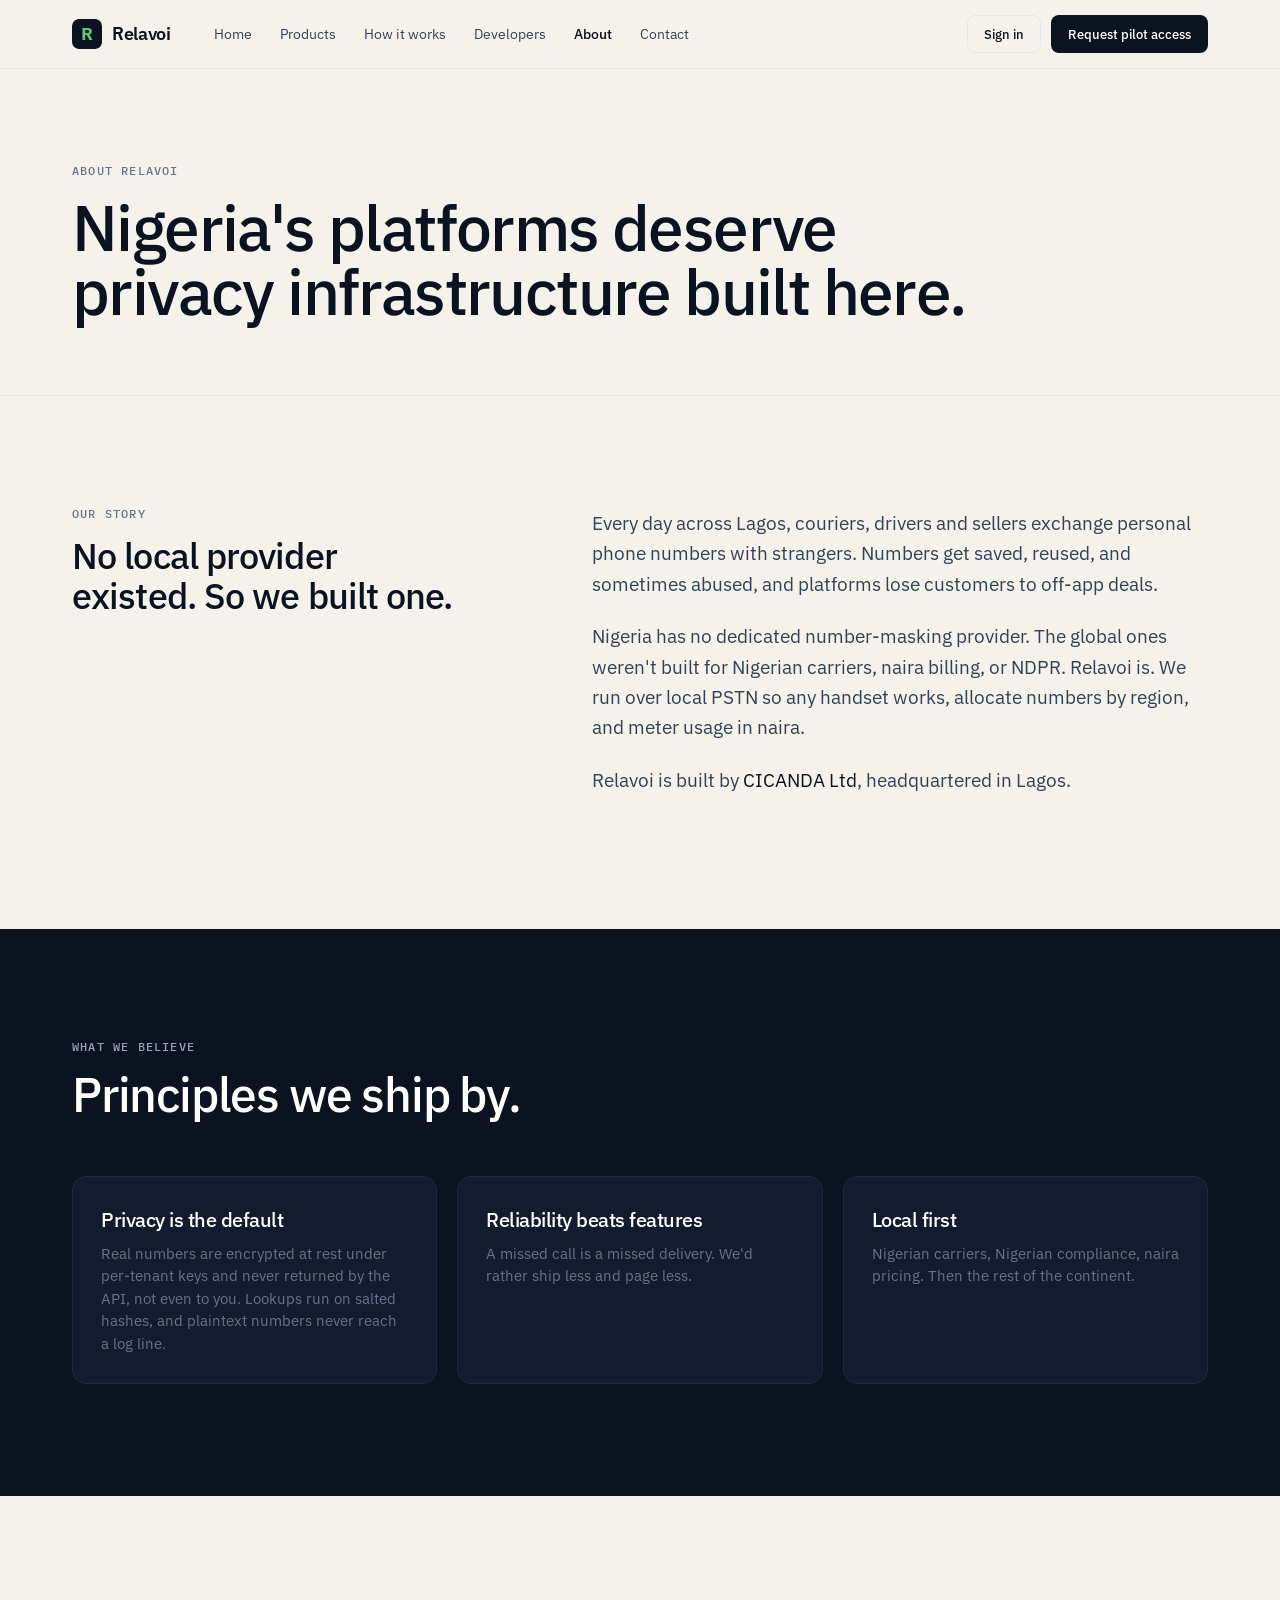
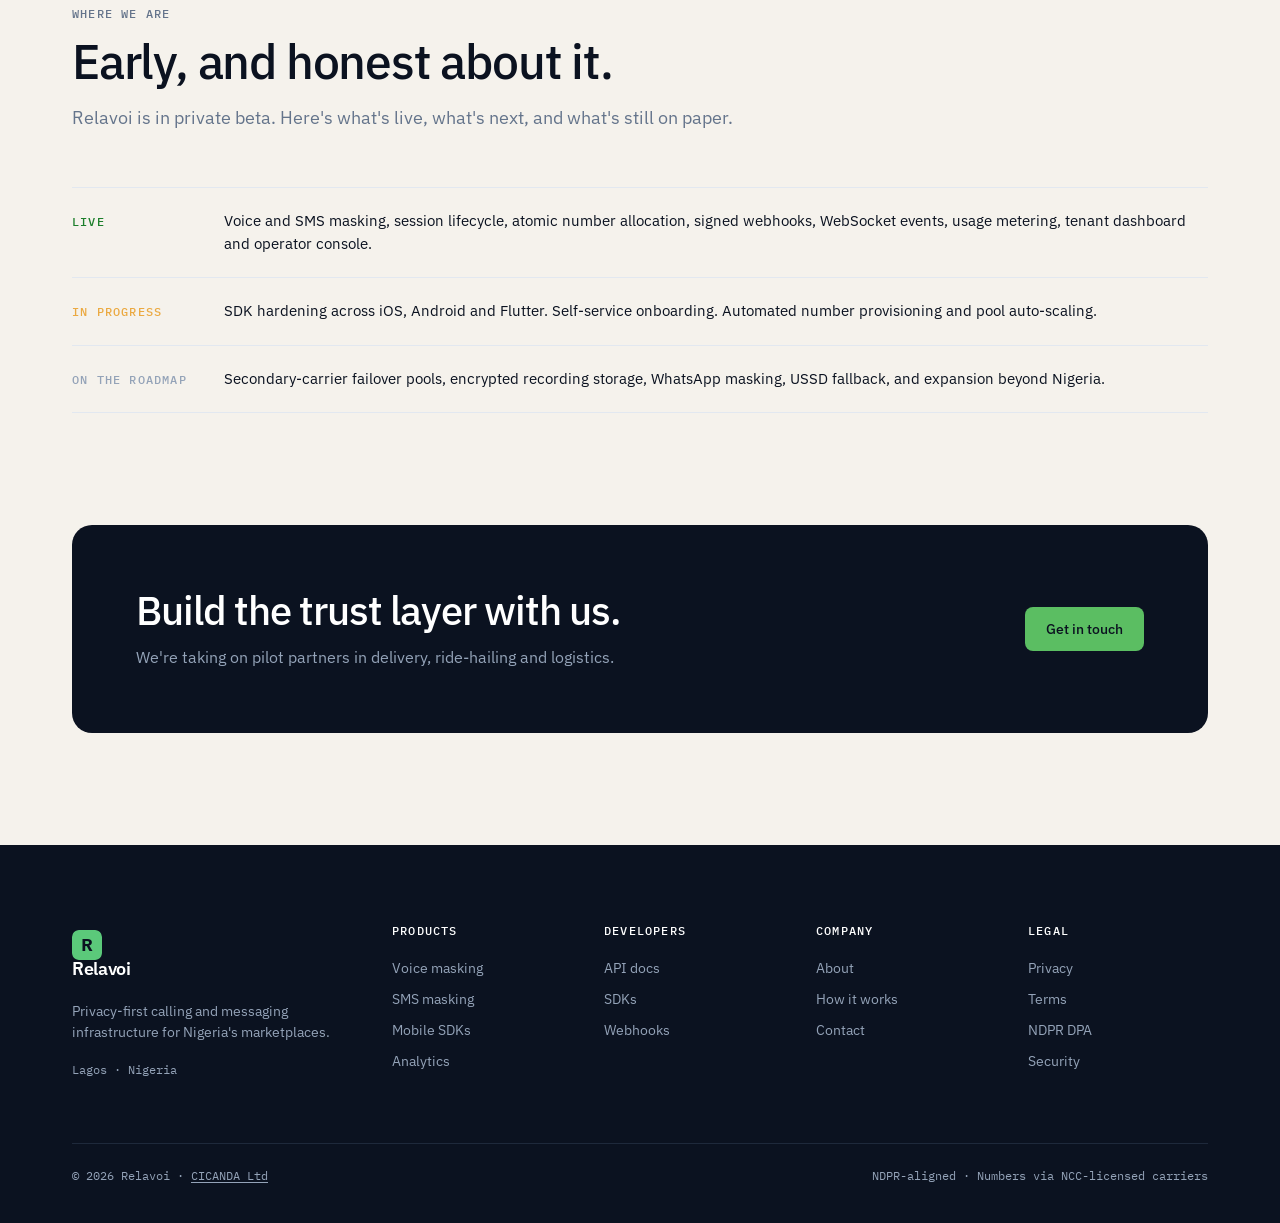
==== about.html @ d5e46eb9 "docs: drop em dashes from README and CLAIMS; link CICANDA, remove the second entity Removes the rema" ====
<!DOCTYPE html>
<html lang="en"><head><meta charset="UTF-8"><meta name="viewport" content="width=device-width,initial-scale=1"><title>About · Relavoi</title>
<link rel="icon" href="favicon.ico" sizes="32x32"><link rel="icon" href="favicon.svg" type="image/svg+xml"><link rel="apple-touch-icon" href="apple-touch-icon.png">
<meta name="description" content="Why Relavoi exists: no dedicated number-masking provider was built for Nigerian carriers, naira billing or NDPR, so we built one.">
<link href="https://fonts.googleapis.com/css2?family=IBM+Plex+Mono:wght@400;500;600&family=IBM+Plex+Sans:wght@400;500;600&display=swap" rel="stylesheet"><link rel="stylesheet" href="site.css">
<style>
.story{display:grid;grid-template-columns:1fr 1.4fr;gap:80px}
.story p{font-size:19px;color:var(--ink-6);margin-bottom:22px;line-height:1.6}
@media(max-width:900px){.story{grid-template-columns:1fr;gap:32px}}
.val h3{margin-top:0}
.road{display:grid;gap:0;border-top:1px solid var(--ink-7)}
.road div{display:grid;grid-template-columns:120px 1fr;gap:32px;padding:22px 0;border-bottom:1px solid var(--ink-7);align-items:baseline}
.road .ph-n{font:500 12px/1 'IBM Plex Mono';letter-spacing:.1em;text-transform:uppercase;color:var(--sig)}
.road p{margin:0;font-size:15px}
@media(max-width:600px){.road div{grid-template-columns:1fr;gap:6px}}
</style></head>
<body data-page="about">
<header class="phero"><div class="wrap"><div class="eyebrow">About Relavoi</div><h1>Nigeria's platforms deserve privacy infrastructure built here.</h1></div></header>
<section><div class="wrap"><div class="story">
<div><div class="eyebrow">Our story</div><h2 style="font-size:36px;line-height:1.1;margin-top:16px">No local provider existed. So we built one.</h2></div>
<div><p>Every day across Lagos, couriers, drivers and sellers exchange personal phone numbers with strangers. Numbers get saved, reused, and sometimes abused, and platforms lose customers to off-app deals.</p><p>Nigeria has no dedicated number-masking provider. The global ones weren't built for Nigerian carriers, naira billing, or NDPR. Relavoi is. We run over local PSTN so any handset works, allocate numbers by region, and meter usage in naira.</p><p>Relavoi is built by <a href="https://cicanda.com" target="_blank" rel="noopener">CICANDA Ltd</a>, headquartered in Lagos.</p></div>
</div></div></section>
<section class="dark"><div class="wrap">
<div class="sec-head"><div class="eyebrow">What we believe</div><h2>Principles we ship by.</h2></div>
<div class="grid g3">
<div class="card val"><h3>Privacy is the default</h3><p>Real numbers are encrypted at rest under per-tenant keys and never returned by the API, not even to you. Lookups run on salted hashes, and plaintext numbers never reach a log line.</p></div>
<div class="card val"><h3>Reliability beats features</h3><p>A missed call is a missed delivery. We'd rather ship less and page less.</p></div>
<div class="card val"><h3>Local first</h3><p>Nigerian carriers, Nigerian compliance, naira pricing. Then the rest of the continent.</p></div>
</div>
</div></section>
<section><div class="wrap">
<div class="sec-head"><div class="eyebrow">Where we are</div><h2>Early, and honest about it.</h2><p>Relavoi is in private beta. Here's what's live, what's next, and what's still on paper.</p></div>
<div class="road" style="border-color:var(--ink-2)">
<div style="border-color:var(--ink-2)"><span class="ph-n" style="color:var(--sig-6)">Live</span><p>Voice and SMS masking, session lifecycle, atomic number allocation, signed webhooks, WebSocket events, usage metering, tenant dashboard and operator console.</p></div>
<div style="border-color:var(--ink-2)"><span class="ph-n" style="color:var(--amber)">In progress</span><p>SDK hardening across iOS, Android and Flutter. Self-service onboarding. Automated number provisioning and pool auto-scaling.</p></div>
<div style="border-color:var(--ink-2)"><span class="ph-n" style="color:var(--ink-4)">On the roadmap</span><p>Secondary-carrier failover pools, encrypted recording storage, WhatsApp masking, USSD fallback, and expansion beyond Nigeria.</p></div>
</div>
</div></section>
<section style="padding-top:0"><div class="wrap"><div class="cta-band"><div><h2>Build the trust layer with us.</h2><p>We're taking on pilot partners in delivery, ride-hailing and logistics.</p></div><a href="contact.html" class="btn btn-g">Get in touch</a></div></div></section>
<script src="site.js"></script>
</body></html>
---- site.css ----
:root{--ink:#0B1220;--ink-8:#131C2E;--ink-7:#1E293B;--ink-6:#334155;--ink-5:#64748B;--ink-4:#94A3B8;--ink-2:#E2E8F0;--ink-1:#EEF2F7;--bone:#F5F2EC;--bone-5:#FAF8F3;--paper:#fff;--sig:oklch(0.72 0.16 145);--sig-6:oklch(0.52 0.15 145);--sig-1:oklch(0.95 0.04 145);--amber:oklch(0.78 0.14 75);--terra:oklch(0.65 0.16 35)}
*{box-sizing:border-box}html,body{margin:0}
body{font-family:'IBM Plex Sans',system-ui,sans-serif;color:var(--ink);background:var(--bone);-webkit-font-smoothing:antialiased;line-height:1.5}
a{color:var(--ink);text-decoration:none}a:hover{color:var(--sig-6)}
.mono{font-family:'IBM Plex Mono',monospace}
.wrap{max-width:1200px;margin:0 auto;padding:0 32px}
h1,h2,h3{margin:0;letter-spacing:-0.025em;font-weight:500;text-wrap:balance}
p{margin:0;text-wrap:pretty}
.eyebrow{font:500 12px/1 'IBM Plex Mono';letter-spacing:.1em;text-transform:uppercase;color:var(--ink-5)}
.dark .eyebrow{color:var(--ink-4)}
.btn{display:inline-flex;align-items:center;gap:8px;height:44px;padding:0 20px;border-radius:8px;font:500 14px/1 'IBM Plex Sans';border:1px solid transparent;cursor:pointer;white-space:nowrap}
.btn-p{background:var(--ink);color:#fff}.btn-p:hover{background:var(--ink-7);color:#fff}
.btn-s{background:transparent;border-color:var(--ink-2);color:var(--ink)}.btn-s:hover{border-color:var(--ink);color:var(--ink)}
.btn-g{background:var(--sig);color:var(--ink)}.btn-g:hover{background:oklch(0.78 0.16 145);color:var(--ink)}
.dark .btn-s{border-color:var(--ink-6);color:#fff}.dark .btn-s:hover{border-color:#fff;color:#fff}
/* nav */
.nav{position:sticky;top:0;z-index:50;background:rgba(245,242,236,.88);backdrop-filter:blur(12px);border-bottom:1px solid var(--ink-2)}
.nav .wrap{display:flex;align-items:center;gap:32px;height:68px}
.logo{display:flex;align-items:center;gap:10px;font:600 18px/1 'IBM Plex Sans';letter-spacing:-.02em}
.logo .mark{width:30px;height:30px;border-radius:7px;display:block;flex:0 0 auto}
.nav-links{display:flex;gap:4px;flex:1}
.nav-links a{padding:8px 12px;border-radius:6px;font-size:14px;color:var(--ink-6)}
.nav-links a:hover{background:var(--ink-1);color:var(--ink)}
.nav-links a.on{color:var(--ink);font-weight:500}
.nav-cta{display:flex;gap:10px;align-items:center}
.nav-cta .btn{height:38px;padding:0 16px;font-size:13px}
@media(max-width:900px){.nav-links{display:none}}
/* sections */
section{padding:112px 0}
.dark{background:var(--ink);color:#fff}
.dark p{color:var(--ink-4)}
.sec-head{max-width:720px;margin-bottom:56px}
.sec-head h2{font-size:48px;line-height:1.05;margin-top:16px}
.sec-head p{font-size:18px;color:var(--ink-5);margin-top:18px}
.grid{display:grid;gap:20px}
.g2{grid-template-columns:repeat(2,minmax(0,1fr))}.g3{grid-template-columns:repeat(3,minmax(0,1fr))}.g4{grid-template-columns:repeat(4,minmax(0,1fr))}
@media(max-width:900px){.g2,.g3,.g4{grid-template-columns:1fr}.sec-head h2{font-size:36px}}
.card{background:var(--paper);border:1px solid var(--ink-2);border-radius:14px;padding:28px}
.dark .card{background:var(--ink-8);border-color:var(--ink-7)}
.card h3{font-size:20px;margin:18px 0 8px}
.card p{color:var(--ink-5);font-size:15px}
.ico{width:40px;height:40px;border-radius:9px;background:var(--bone);display:grid;place-items:center}
.dark .ico{background:var(--ink-7);color:var(--sig)}
.pill{display:inline-flex;align-items:center;gap:8px;height:28px;padding:0 12px;border-radius:999px;font:500 12px/1 'IBM Plex Mono';background:var(--sig-1);color:var(--sig-6)}
.dot{width:7px;height:7px;border-radius:9px;background:currentColor;position:relative}
.dot::after{content:'';position:absolute;inset:-3px;border-radius:9px;background:currentColor;opacity:.35;animation:p 1.6s ease-out infinite}
@keyframes p{0%{transform:scale(.6);opacity:.5}100%{transform:scale(2.2);opacity:0}}
/* page hero */
.phero{padding:96px 0 72px;border-bottom:1px solid var(--ink-2)}
.phero h1{font-size:64px;line-height:1;margin-top:18px;max-width:900px}
.phero p{font-size:20px;color:var(--ink-5);margin-top:22px;max-width:680px}
@media(max-width:900px){.phero h1{font-size:42px}}
.code{background:var(--ink);color:#E2E8F0;border-radius:12px;font:400 13px/1.75 'IBM Plex Mono';padding:22px 24px;overflow-x:auto;white-space:pre;border:1px solid var(--ink-7)}
.code .k{color:oklch(0.78 0.12 220)}.code .s{color:oklch(0.8 0.14 145)}.code .c{color:var(--ink-5)}
.ph{border:1px dashed var(--ink-4);border-radius:14px;background:repeating-linear-gradient(135deg,transparent 0 8px,rgba(11,18,32,.03) 8px 9px);display:grid;place-items:center;color:var(--ink-5);font:500 11px/1.4 'IBM Plex Mono';letter-spacing:.08em;text-transform:uppercase;text-align:center;padding:20px}
.input{width:100%;height:46px;padding:0 14px;border:1px solid var(--ink-2);border-radius:8px;font:400 15px 'IBM Plex Sans';background:#fff;color:var(--ink)}
textarea.input{height:140px;padding:12px 14px;resize:vertical}
.input:focus{outline:none;border-color:var(--ink)}
label.l{display:block;font-size:13px;font-weight:500;margin-bottom:6px;color:var(--ink-6)}
/* footer */
.foot{background:var(--ink);color:var(--ink-4);padding:80px 0 40px;font-size:14px}
.foot .cols{display:grid;grid-template-columns:1.6fr repeat(4,1fr);gap:32px}
.foot h4{margin:0 0 16px;font:500 12px/1 'IBM Plex Mono';letter-spacing:.1em;text-transform:uppercase;color:#fff}
.foot a{color:var(--ink-4);display:block;padding:5px 0}.foot a:hover{color:#fff}
.foot .bot a{display:inline;padding:0;text-decoration:underline;text-underline-offset:2px}
.foot .logo{color:#fff}
.foot .bot{margin-top:64px;padding-top:24px;border-top:1px solid var(--ink-7);display:flex;justify-content:space-between;font:400 12px 'IBM Plex Mono';flex-wrap:wrap;gap:12px}
@media(max-width:900px){.foot .cols{grid-template-columns:1fr 1fr}}
.cta-band{background:var(--ink);color:#fff;border-radius:20px;padding:64px;display:flex;justify-content:space-between;align-items:center;gap:32px;flex-wrap:wrap}
.cta-band h2{font-size:40px;line-height:1.05;max-width:560px}
.cta-band p{color:var(--ink-4);margin-top:14px;max-width:520px}
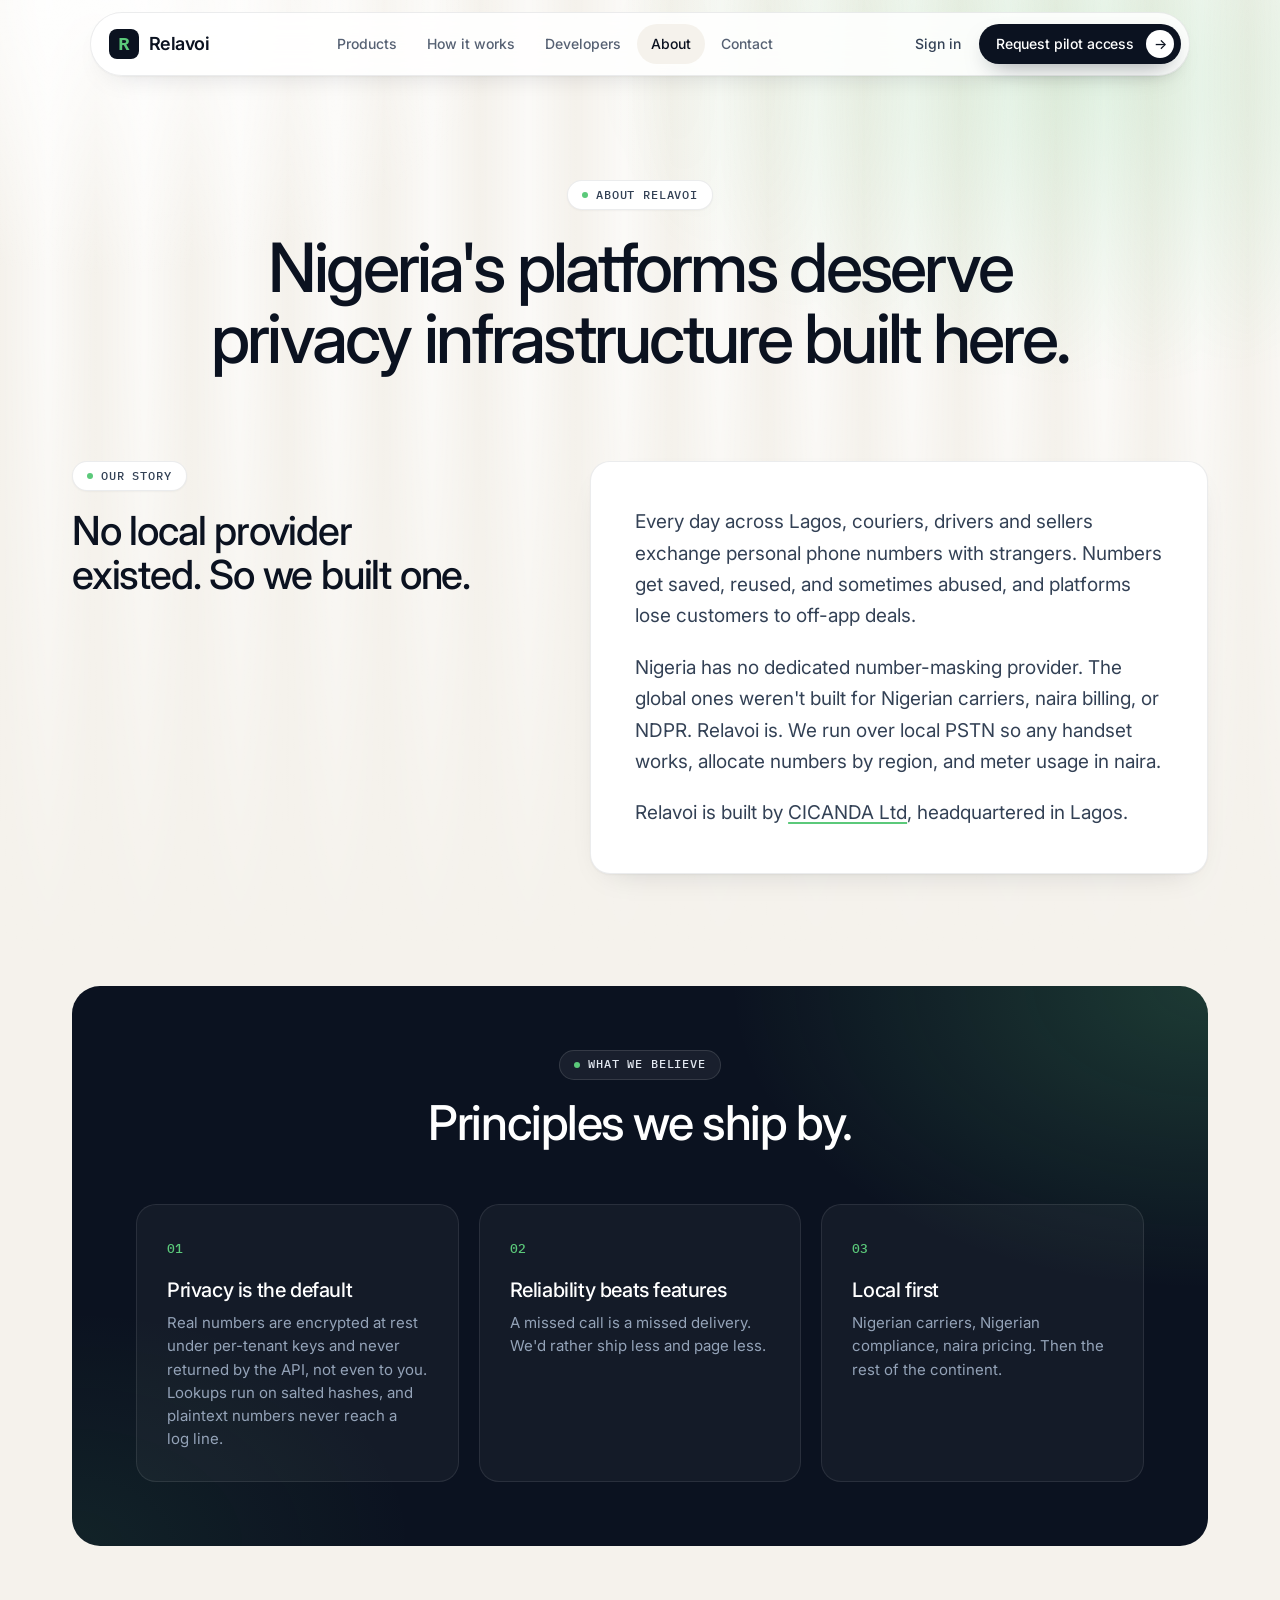
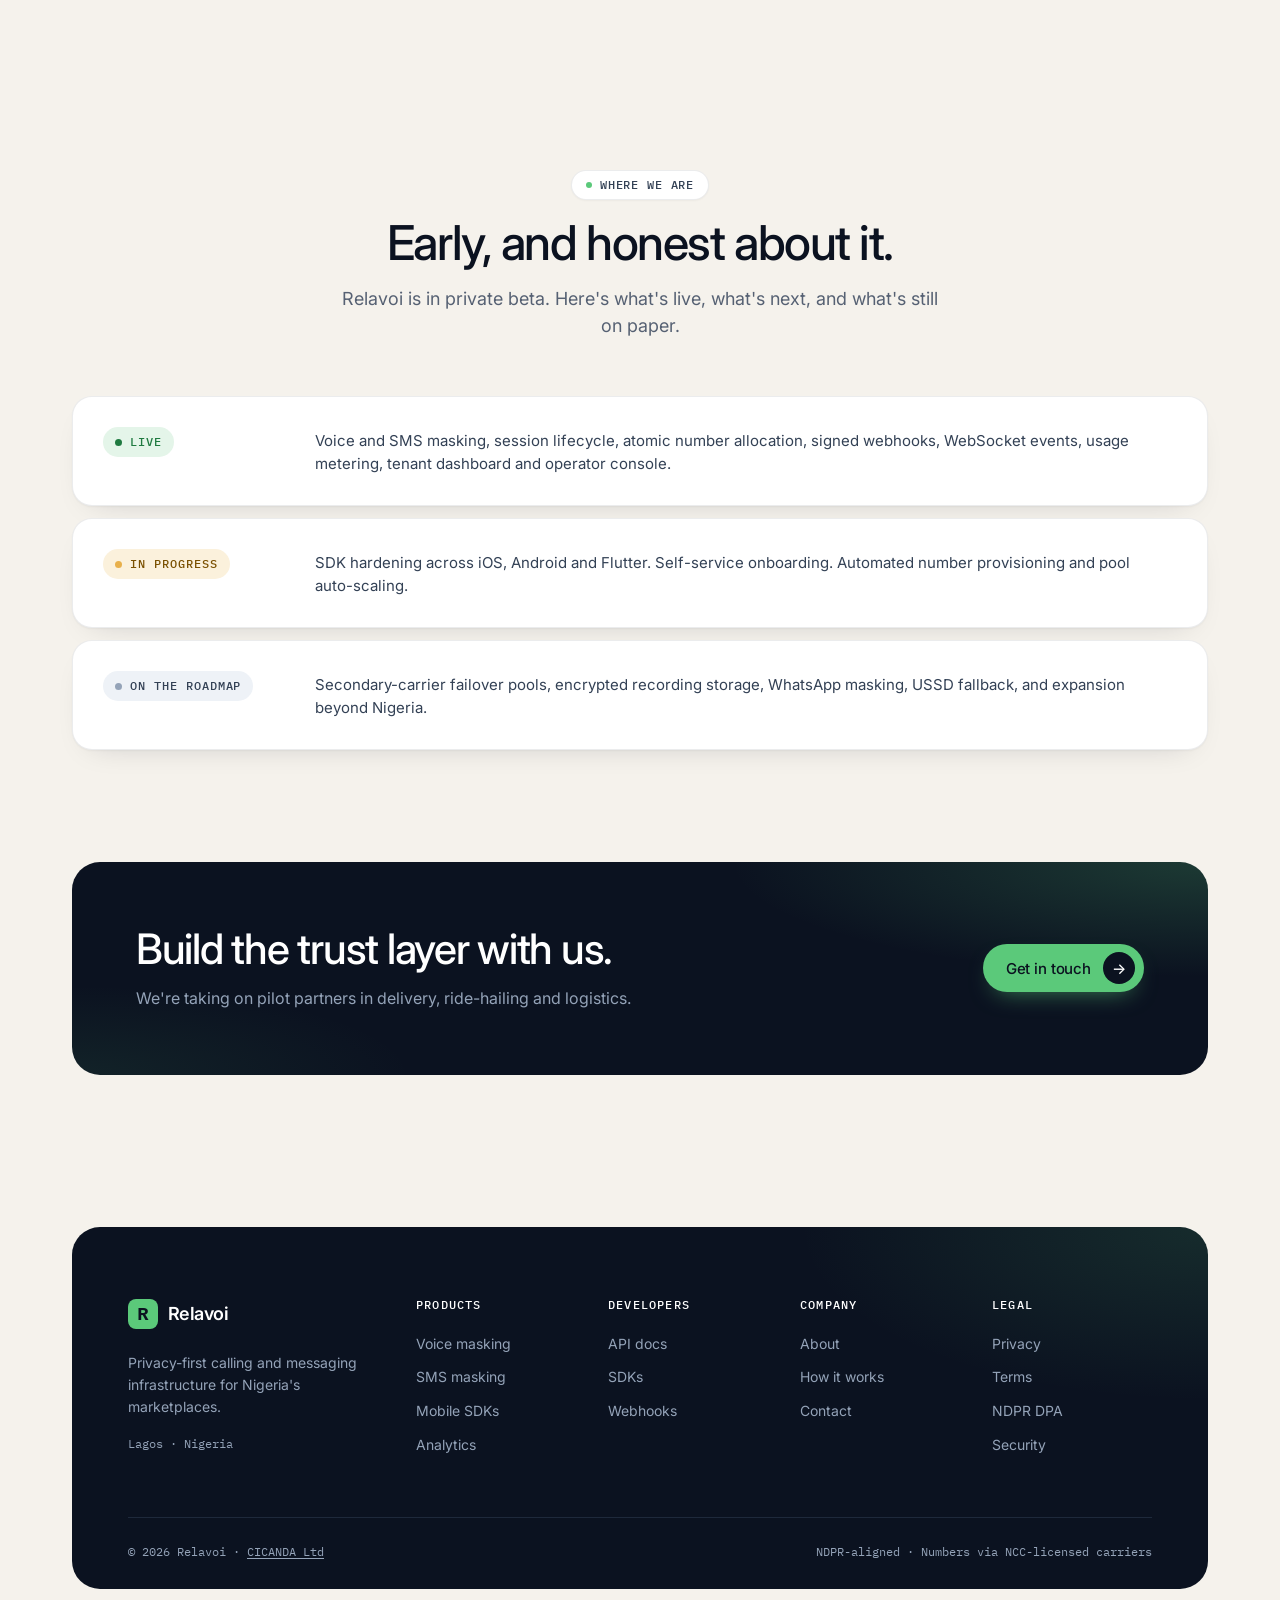
==== commit d879a440: "Fix: Ui overhaul and responsiveness" ====
--- a/about.html
+++ b/about.html
@@ -2,40 +2,52 @@
 <html lang="en"><head><meta charset="UTF-8"><meta name="viewport" content="width=device-width,initial-scale=1"><title>About · Relavoi</title>
 <link rel="icon" href="favicon.ico" sizes="32x32"><link rel="icon" href="favicon.svg" type="image/svg+xml"><link rel="apple-touch-icon" href="apple-touch-icon.png">
 <meta name="description" content="Why Relavoi exists: no dedicated number-masking provider was built for Nigerian carriers, naira billing or NDPR, so we built one.">
-<link href="https://fonts.googleapis.com/css2?family=IBM+Plex+Mono:wght@400;500;600&family=IBM+Plex+Sans:wght@400;500;600&display=swap" rel="stylesheet"><link rel="stylesheet" href="site.css">
+<link rel="preconnect" href="https://fonts.googleapis.com"><link rel="preconnect" href="https://fonts.gstatic.com" crossorigin><link href="https://fonts.googleapis.com/css2?family=Inter:wght@400..600&family=IBM+Plex+Mono:wght@400;500&display=swap" rel="stylesheet"><link rel="stylesheet" href="site.css">
 <style>
-.story{display:grid;grid-template-columns:1fr 1.4fr;gap:80px}
-.story p{font-size:19px;color:var(--ink-6);margin-bottom:22px;line-height:1.6}
-@media(max-width:900px){.story{grid-template-columns:1fr;gap:32px}}
-.val h3{margin-top:0}
-.road{display:grid;gap:0;border-top:1px solid var(--ink-7)}
-.road div{display:grid;grid-template-columns:120px 1fr;gap:32px;padding:22px 0;border-bottom:1px solid var(--ink-7);align-items:baseline}
-.road .ph-n{font:500 12px/1 'IBM Plex Mono';letter-spacing:.1em;text-transform:uppercase;color:var(--sig)}
-.road p{margin:0;font-size:15px}
-@media(max-width:600px){.road div{grid-template-columns:1fr;gap:6px}}
+.story{display:grid;grid-template-columns:minmax(0,1fr) minmax(0,1.4fr);gap:clamp(32px,6vw,80px);align-items:start}
+.story h2{font-size:clamp(28px,3.4vw,40px);line-height:1.1;margin-top:18px}
+.story-body{padding:clamp(24px,4vw,44px)}
+.story-body p{font-size:clamp(16px,1.7vw,19px);color:var(--ink-6);line-height:1.65}
+.story-body p+p{margin-top:20px}
+.vals{counter-reset:v}
+.val{counter-increment:v}
+.val::before{content:counter(v,decimal-leading-zero);font:500 13px/1 var(--mono);color:var(--sig)}
+.val h3{margin-top:18px}
+.road{display:grid;gap:12px}
+.road .card{display:grid;grid-template-columns:180px minmax(0,1fr);gap:32px;align-items:baseline}
+.road p{color:var(--ink-6);font-size:15px}
+.status{display:inline-flex;align-items:center;gap:8px;min-height:30px;padding:6px 12px;border-radius:999px;font:500 12px/1.2 var(--mono);letter-spacing:.08em;text-transform:uppercase;justify-self:start}
+.status::before{content:"";width:7px;height:7px;border-radius:50%;background:currentColor}
+.status.live{background:var(--sig-1);color:var(--sig-6)}
+.status.prog{background:var(--amber-1);color:var(--amber-6)}
+.status.prog::before{background:var(--amber)}
+.status.next{background:var(--ink-1);color:var(--ink-6)}
+.status.next::before{background:var(--ink-4)}
+@media(max-width:1024px){.story{grid-template-columns:minmax(0,1fr)}}
+@media(max-width:640px){.road .card{grid-template-columns:minmax(0,1fr);gap:12px}}
 </style></head>
 <body data-page="about">
-<header class="phero"><div class="wrap"><div class="eyebrow">About Relavoi</div><h1>Nigeria's platforms deserve privacy infrastructure built here.</h1></div></header>
-<section><div class="wrap"><div class="story">
-<div><div class="eyebrow">Our story</div><h2 style="font-size:36px;line-height:1.1;margin-top:16px">No local provider existed. So we built one.</h2></div>
-<div><p>Every day across Lagos, couriers, drivers and sellers exchange personal phone numbers with strangers. Numbers get saved, reused, and sometimes abused, and platforms lose customers to off-app deals.</p><p>Nigeria has no dedicated number-masking provider. The global ones weren't built for Nigerian carriers, naira billing, or NDPR. Relavoi is. We run over local PSTN so any handset works, allocate numbers by region, and meter usage in naira.</p><p>Relavoi is built by <a href="https://cicanda.com" target="_blank" rel="noopener">CICANDA Ltd</a>, headquartered in Lagos.</p></div>
+<header class="phero"><div class="wrap"><div class="chip">About Relavoi</div><h1>Nigeria's platforms deserve privacy infrastructure built here.</h1></div></header>
+<section style="padding-top:clamp(32px,5vw,56px)"><div class="wrap"><div class="story">
+<div><div class="chip">Our story</div><h2>No local provider existed. So we built one.</h2></div>
+<div class="card story-body"><p>Every day across Lagos, couriers, drivers and sellers exchange personal phone numbers with strangers. Numbers get saved, reused, and sometimes abused, and platforms lose customers to off-app deals.</p><p>Nigeria has no dedicated number-masking provider. The global ones weren't built for Nigerian carriers, naira billing, or NDPR. Relavoi is. We run over local PSTN so any handset works, allocate numbers by region, and meter usage in naira.</p><p>Relavoi is built by <a href="https://cicanda.com" target="_blank" rel="noopener">CICANDA Ltd</a>, headquartered in Lagos.</p></div>
 </div></div></section>
-<section class="dark"><div class="wrap">
-<div class="sec-head"><div class="eyebrow">What we believe</div><h2>Principles we ship by.</h2></div>
-<div class="grid g3">
+<section class="pt0"><div class="wrap"><div class="panel-dark">
+<div class="sec-head"><div class="chip">What we believe</div><h2>Principles we ship by.</h2></div>
+<div class="grid g3 vals">
 <div class="card val"><h3>Privacy is the default</h3><p>Real numbers are encrypted at rest under per-tenant keys and never returned by the API, not even to you. Lookups run on salted hashes, and plaintext numbers never reach a log line.</p></div>
 <div class="card val"><h3>Reliability beats features</h3><p>A missed call is a missed delivery. We'd rather ship less and page less.</p></div>
 <div class="card val"><h3>Local first</h3><p>Nigerian carriers, Nigerian compliance, naira pricing. Then the rest of the continent.</p></div>
 </div>
-</div></section>
+</div></div></section>
 <section><div class="wrap">
-<div class="sec-head"><div class="eyebrow">Where we are</div><h2>Early, and honest about it.</h2><p>Relavoi is in private beta. Here's what's live, what's next, and what's still on paper.</p></div>
-<div class="road" style="border-color:var(--ink-2)">
-<div style="border-color:var(--ink-2)"><span class="ph-n" style="color:var(--sig-6)">Live</span><p>Voice and SMS masking, session lifecycle, atomic number allocation, signed webhooks, WebSocket events, usage metering, tenant dashboard and operator console.</p></div>
-<div style="border-color:var(--ink-2)"><span class="ph-n" style="color:var(--amber)">In progress</span><p>SDK hardening across iOS, Android and Flutter. Self-service onboarding. Automated number provisioning and pool auto-scaling.</p></div>
-<div style="border-color:var(--ink-2)"><span class="ph-n" style="color:var(--ink-4)">On the roadmap</span><p>Secondary-carrier failover pools, encrypted recording storage, WhatsApp masking, USSD fallback, and expansion beyond Nigeria.</p></div>
+<div class="sec-head"><div class="chip">Where we are</div><h2>Early, and honest about it.</h2><p>Relavoi is in private beta. Here's what's live, what's next, and what's still on paper.</p></div>
+<div class="road">
+<div class="card"><span class="status live">Live</span><p>Voice and SMS masking, session lifecycle, atomic number allocation, signed webhooks, WebSocket events, usage metering, tenant dashboard and operator console.</p></div>
+<div class="card"><span class="status prog">In progress</span><p>SDK hardening across iOS, Android and Flutter. Self-service onboarding. Automated number provisioning and pool auto-scaling.</p></div>
+<div class="card"><span class="status next">On the roadmap</span><p>Secondary-carrier failover pools, encrypted recording storage, WhatsApp masking, USSD fallback, and expansion beyond Nigeria.</p></div>
 </div>
 </div></section>
-<section style="padding-top:0"><div class="wrap"><div class="cta-band"><div><h2>Build the trust layer with us.</h2><p>We're taking on pilot partners in delivery, ride-hailing and logistics.</p></div><a href="contact.html" class="btn btn-g">Get in touch</a></div></div></section>
+<section class="pt0"><div class="wrap"><div class="panel-dark cta-band"><div><h2>Build the trust layer with us.</h2><p>We're taking on pilot partners in delivery, ride-hailing and logistics.</p></div><div class="btn-row"><a href="contact.html" class="btn btn-g">Get in touch<span class="arr" aria-hidden="true"></span></a></div></div></div></section>
 <script src="site.js"></script>
 </body></html>
--- a/site.css
+++ b/site.css
@@ -1,71 +1,225 @@
-:root{--ink:#0B1220;--ink-8:#131C2E;--ink-7:#1E293B;--ink-6:#334155;--ink-5:#64748B;--ink-4:#94A3B8;--ink-2:#E2E8F0;--ink-1:#EEF2F7;--bone:#F5F2EC;--bone-5:#FAF8F3;--paper:#fff;--sig:oklch(0.72 0.16 145);--sig-6:oklch(0.52 0.15 145);--sig-1:oklch(0.95 0.04 145);--amber:oklch(0.78 0.14 75);--terra:oklch(0.65 0.16 35)}
-*{box-sizing:border-box}html,body{margin:0}
-body{font-family:'IBM Plex Sans',system-ui,sans-serif;color:var(--ink);background:var(--bone);-webkit-font-smoothing:antialiased;line-height:1.5}
-a{color:var(--ink);text-decoration:none}a:hover{color:var(--sig-6)}
-.mono{font-family:'IBM Plex Mono',monospace}
+:root{
+--ink:#0B1220;--ink-8:#131C2E;--ink-7:#1E293B;--ink-6:#334155;--ink-5:#566173;--ink-4:#94A3B8;--ink-3:#7A8496;--ink-2:#E2E8F0;--ink-1:#EEF2F7;
+--bone:#F5F2EC;--bone-5:#FAF8F3;--paper:#fff;
+--sig:#5BC97A;--sig-6:#1F7A40;--sig-1:#E4F5E9;--sig-2:#C9EBD3;
+--amber:#E8B04B;--amber-1:#FBF1DC;--amber-6:#7A5000;--terra:#E5765A;
+--line:rgba(11,18,32,.08);--line-2:rgba(11,18,32,.16);
+--sh-1:0 1px 2px rgba(11,18,32,.04),0 12px 32px -20px rgba(11,18,32,.22);
+--sh-2:0 2px 6px rgba(11,18,32,.05),0 32px 64px -28px rgba(11,18,32,.32);
+--sans:'Inter',system-ui,-apple-system,'Segoe UI',Roboto,sans-serif;
+--mono:'IBM Plex Mono',ui-monospace,SFMono-Regular,Menlo,Consolas,monospace;
+--r:20px;--r-lg:28px;--sec:clamp(64px,9vw,112px)
+}
+*,*::before,*::after{box-sizing:border-box}
+html{-webkit-text-size-adjust:100%;scroll-padding-top:100px}
+html,body{margin:0}
+body{font-family:var(--sans);font-size:16px;color:var(--ink);background:var(--bone);-webkit-font-smoothing:antialiased;-moz-osx-font-smoothing:grayscale;line-height:1.55}
+body::before{content:"";position:absolute;top:0;left:0;right:0;height:980px;z-index:-1;pointer-events:none;
+background:radial-gradient(55% 45% at 85% 8%,rgba(91,201,122,.16),transparent 70%),radial-gradient(45% 40% at 8% 0%,rgba(255,255,255,.9),transparent 70%),repeating-linear-gradient(90deg,rgba(255,255,255,0) 0,rgba(255,255,255,.6) 48px,rgba(255,255,255,0) 96px);
+-webkit-mask-image:linear-gradient(#000 35%,transparent);mask-image:linear-gradient(#000 35%,transparent)}
+a{color:inherit;text-decoration:none}
+p a{text-decoration:underline;text-decoration-color:var(--sig);text-decoration-thickness:2px;text-underline-offset:3px}
+p a:hover{color:var(--sig-6)}
+:focus-visible{outline:2px solid var(--sig-6);outline-offset:3px;border-radius:6px}
+h1,h2,h3,h4{margin:0;font-weight:500;letter-spacing:-.03em;line-height:1.08;text-wrap:balance}
+h3{letter-spacing:-.02em;line-height:1.25}
+p{margin:0;text-wrap:pretty}
+.mono{font-family:var(--mono);letter-spacing:0}
 .wrap{max-width:1200px;margin:0 auto;padding:0 32px}
-h1,h2,h3{margin:0;letter-spacing:-0.025em;font-weight:500;text-wrap:balance}
-p{margin:0;text-wrap:pretty}
-.eyebrow{font:500 12px/1 'IBM Plex Mono';letter-spacing:.1em;text-transform:uppercase;color:var(--ink-5)}
-.dark .eyebrow{color:var(--ink-4)}
-.btn{display:inline-flex;align-items:center;gap:8px;height:44px;padding:0 20px;border-radius:8px;font:500 14px/1 'IBM Plex Sans';border:1px solid transparent;cursor:pointer;white-space:nowrap}
-.btn-p{background:var(--ink);color:#fff}.btn-p:hover{background:var(--ink-7);color:#fff}
-.btn-s{background:transparent;border-color:var(--ink-2);color:var(--ink)}.btn-s:hover{border-color:var(--ink);color:var(--ink)}
-.btn-g{background:var(--sig);color:var(--ink)}.btn-g:hover{background:oklch(0.78 0.16 145);color:var(--ink)}
-.dark .btn-s{border-color:var(--ink-6);color:#fff}.dark .btn-s:hover{border-color:#fff;color:#fff}
+section{padding:var(--sec) 0}
+.pt0{padding-top:0}
+
+/* labels */
+.eyebrow{font:500 12px/1.2 var(--mono);letter-spacing:.08em;text-transform:uppercase;color:var(--ink-5)}
+.chip{display:inline-flex;align-items:center;gap:8px;min-height:30px;padding:6px 14px;border-radius:999px;background:var(--paper);border:1px solid var(--line);box-shadow:0 1px 2px rgba(11,18,32,.04);font:500 12px/1.2 var(--mono);letter-spacing:.07em;text-transform:uppercase;color:var(--ink-6)}
+.chip::before{content:"";width:6px;height:6px;border-radius:50%;background:var(--sig);flex:0 0 auto}
+.badge{display:inline-flex;align-items:center;min-height:28px;padding:5px 12px;border-radius:999px;background:var(--sig-1);color:var(--sig-6);font:500 12px/1.3 var(--mono)}
+.pill{display:inline-flex;align-items:center;gap:8px;min-height:32px;padding:6px 14px;border-radius:999px;font:500 12px/1.2 var(--mono);background:var(--sig-1);color:var(--sig-6);border:1px solid var(--sig-2)}
+.dot{width:7px;height:7px;border-radius:9px;background:currentColor;position:relative;flex:0 0 auto}
+.dot::after{content:'';position:absolute;inset:-3px;border-radius:9px;background:currentColor;opacity:.35;animation:p 1.6s ease-out infinite}
+@keyframes p{0%{transform:scale(.6);opacity:.5}100%{transform:scale(2.2);opacity:0}}
+
+/* buttons */
+.btn{display:inline-flex;align-items:center;justify-content:center;gap:12px;height:48px;padding:0 22px;border-radius:999px;font:500 15px/1 var(--sans);letter-spacing:-.01em;border:1px solid transparent;cursor:pointer;white-space:nowrap;transition:background .2s,border-color .2s,color .2s,box-shadow .2s}
+.btn:has(.arr){padding-right:8px}
+.arr{width:32px;height:32px;border-radius:50%;display:grid;place-items:center;font:500 15px/1 var(--sans);transition:transform .2s}
+.arr:empty::before{content:"→"}
+.btn:hover .arr{transform:translateX(2px)}
+.btn-p{background:var(--ink);color:#fff;box-shadow:0 10px 24px -12px rgba(11,18,32,.6)}
+.btn-p .arr{background:#fff;color:var(--ink)}
+.btn-p:hover{background:var(--ink-7);color:#fff}
+.btn-s{background:rgba(255,255,255,.5);border-color:var(--line-2);color:var(--ink)}
+.btn-s .arr{background:var(--ink);color:#fff}
+.btn-s:hover{border-color:var(--ink);background:#fff;color:var(--ink)}
+.btn-g{background:var(--sig);color:var(--ink);box-shadow:0 10px 24px -12px rgba(91,201,122,.7)}
+.btn-g .arr{background:var(--ink);color:#fff}
+.btn-g:hover{background:#71D38C;color:var(--ink)}
+.btn-sm{height:40px;padding:0 16px;font-size:14px}
+.btn-sm:has(.arr){padding-right:6px}
+.btn-sm .arr{width:28px;height:28px;font-size:14px}
+.btn-row{display:flex;flex-wrap:wrap;gap:12px;margin-top:32px}
+
 /* nav */
-.nav{position:sticky;top:0;z-index:50;background:rgba(245,242,236,.88);backdrop-filter:blur(12px);border-bottom:1px solid var(--ink-2)}
-.nav .wrap{display:flex;align-items:center;gap:32px;height:68px}
-.logo{display:flex;align-items:center;gap:10px;font:600 18px/1 'IBM Plex Sans';letter-spacing:-.02em}
-.logo .mark{width:30px;height:30px;border-radius:7px;display:block;flex:0 0 auto}
-.nav-links{display:flex;gap:4px;flex:1}
-.nav-links a{padding:8px 12px;border-radius:6px;font-size:14px;color:var(--ink-6)}
-.nav-links a:hover{background:var(--ink-1);color:var(--ink)}
-.nav-links a.on{color:var(--ink);font-weight:500}
-.nav-cta{display:flex;gap:10px;align-items:center}
-.nav-cta .btn{height:38px;padding:0 16px;font-size:13px}
-@media(max-width:900px){.nav-links{display:none}}
-/* sections */
-section{padding:112px 0}
-.dark{background:var(--ink);color:#fff}
-.dark p{color:var(--ink-4)}
-.sec-head{max-width:720px;margin-bottom:56px}
-.sec-head h2{font-size:48px;line-height:1.05;margin-top:16px}
-.sec-head p{font-size:18px;color:var(--ink-5);margin-top:18px}
+.nav{position:sticky;top:12px;z-index:60;margin-top:12px;padding:0 16px}
+.nav-bar{position:relative;max-width:1100px;margin:0 auto;height:64px;display:flex;align-items:center;gap:16px;padding:0 8px 0 18px;background:rgba(255,255,255,.86);-webkit-backdrop-filter:saturate(1.4) blur(16px);backdrop-filter:saturate(1.4) blur(16px);border:1px solid var(--line);border-radius:999px;box-shadow:var(--sh-1)}
+.logo{display:inline-flex;align-items:center;gap:10px;font:600 18px/1 var(--sans);letter-spacing:-.03em;color:var(--ink);flex:0 0 auto}
+.logo .mark{width:30px;height:30px;border-radius:8px;display:block}
+.nav-links{display:flex;gap:2px;margin:0 auto}
+.nav-links a{padding:9px 14px;border-radius:999px;font-size:14px;font-weight:500;color:var(--ink-5);transition:background .2s,color .2s}
+.nav-links a:hover{color:var(--ink);background:rgba(11,18,32,.04)}
+.nav-links a.on{color:var(--ink);background:var(--bone)}
+.nav-cta{display:flex;align-items:center;gap:4px;flex:0 0 auto}
+.nav-signin{padding:9px 14px;border-radius:999px;font-size:14px;font-weight:500;color:var(--ink-6)}
+.nav-signin:hover{background:rgba(11,18,32,.04);color:var(--ink)}
+.nav-toggle{display:none;margin-left:auto;width:44px;height:44px;border-radius:50%;border:0;padding:0;background:var(--ink);color:#fff;cursor:pointer;align-content:center;justify-items:center;gap:5px}
+.nav-toggle i{display:block;width:16px;height:1.5px;border-radius:2px;background:currentColor;transition:transform .25s}
+.nav.open .nav-toggle i:first-child{transform:translateY(3.25px) rotate(45deg)}
+.nav.open .nav-toggle i:last-child{transform:translateY(-3.25px) rotate(-45deg)}
+.nav-sheet{display:none}
+.nav-sheet a.l{display:flex;justify-content:space-between;align-items:center;padding:14px 16px;border-radius:14px;font-size:17px;font-weight:500;color:var(--ink)}
+.nav-sheet a.l::after{content:"→";color:var(--ink-3)}
+.nav-sheet a.l.on{background:var(--bone)}
+.nav-sheet a.l.on::after{color:var(--sig-6)}
+.sheet-cta{display:grid;gap:8px;margin-top:8px;padding:12px 4px 4px;border-top:1px solid var(--line)}
+.sheet-cta .btn{width:100%}
+
+/* page hero */
+.phero{padding:clamp(56px,9vw,104px) 0 clamp(16px,3vw,32px);text-align:center}
+.phero h1{font-size:clamp(36px,5.6vw,68px);line-height:1.04;letter-spacing:-.04em;max-width:900px;margin:22px auto 0}
+.phero p{font-size:clamp(17px,1.8vw,20px);color:var(--ink-5);margin:20px auto 0;max-width:640px}
+.phero .btn-row{justify-content:center}
+
+/* section heads */
+.sec-head{max-width:760px;margin:0 auto clamp(36px,5vw,56px);text-align:center}
+.sec-head h2,.h2{font-size:clamp(30px,4.2vw,48px);line-height:1.06}
+.sec-head h2{margin-top:18px}
+.sec-head p{font-size:clamp(16px,1.6vw,18px);color:var(--ink-5);margin:16px auto 0;max-width:620px}
+.sec-head.left{margin-left:0;text-align:left}
+.sec-head.left p{margin-left:0}
+.lede{font-size:clamp(16px,1.6vw,18px);color:var(--ink-5);margin-top:18px}
+
+/* grids */
 .grid{display:grid;gap:20px}
 .g2{grid-template-columns:repeat(2,minmax(0,1fr))}.g3{grid-template-columns:repeat(3,minmax(0,1fr))}.g4{grid-template-columns:repeat(4,minmax(0,1fr))}
-@media(max-width:900px){.g2,.g3,.g4{grid-template-columns:1fr}.sec-head h2{font-size:36px}}
-.card{background:var(--paper);border:1px solid var(--ink-2);border-radius:14px;padding:28px}
-.dark .card{background:var(--ink-8);border-color:var(--ink-7)}
-.card h3{font-size:20px;margin:18px 0 8px}
+.split{display:grid;grid-template-columns:repeat(2,minmax(0,1fr));gap:clamp(36px,6vw,72px);align-items:center}
+.split>*{min-width:0}
+
+/* cards */
+.card{background:var(--paper);border:1px solid var(--line);border-radius:var(--r);padding:clamp(22px,2.6vw,30px);box-shadow:var(--sh-1)}
+.card h3{font-size:20px;margin:20px 0 8px}
 .card p{color:var(--ink-5);font-size:15px}
-.ico{width:40px;height:40px;border-radius:9px;background:var(--bone);display:grid;place-items:center}
-.dark .ico{background:var(--ink-7);color:var(--sig)}
-.pill{display:inline-flex;align-items:center;gap:8px;height:28px;padding:0 12px;border-radius:999px;font:500 12px/1 'IBM Plex Mono';background:var(--sig-1);color:var(--sig-6)}
-.dot{width:7px;height:7px;border-radius:9px;background:currentColor;position:relative}
-.dot::after{content:'';position:absolute;inset:-3px;border-radius:9px;background:currentColor;opacity:.35;animation:p 1.6s ease-out infinite}
-@keyframes p{0%{transform:scale(.6);opacity:.5}100%{transform:scale(2.2);opacity:0}}
-/* page hero */
-.phero{padding:96px 0 72px;border-bottom:1px solid var(--ink-2)}
-.phero h1{font-size:64px;line-height:1;margin-top:18px;max-width:900px}
-.phero p{font-size:20px;color:var(--ink-5);margin-top:22px;max-width:680px}
-@media(max-width:900px){.phero h1{font-size:42px}}
-.code{background:var(--ink);color:#E2E8F0;border-radius:12px;font:400 13px/1.75 'IBM Plex Mono';padding:22px 24px;overflow-x:auto;white-space:pre;border:1px solid var(--ink-7)}
-.code .k{color:oklch(0.78 0.12 220)}.code .s{color:oklch(0.8 0.14 145)}.code .c{color:var(--ink-5)}
-.ph{border:1px dashed var(--ink-4);border-radius:14px;background:repeating-linear-gradient(135deg,transparent 0 8px,rgba(11,18,32,.03) 8px 9px);display:grid;place-items:center;color:var(--ink-5);font:500 11px/1.4 'IBM Plex Mono';letter-spacing:.08em;text-transform:uppercase;text-align:center;padding:20px}
-.input{width:100%;height:46px;padding:0 14px;border:1px solid var(--ink-2);border-radius:8px;font:400 15px 'IBM Plex Sans';background:#fff;color:var(--ink)}
-textarea.input{height:140px;padding:12px 14px;resize:vertical}
-.input:focus{outline:none;border-color:var(--ink)}
-label.l{display:block;font-size:13px;font-weight:500;margin-bottom:6px;color:var(--ink-6)}
+a.card{display:block;transition:transform .2s,box-shadow .2s,border-color .2s}
+a.card:hover{transform:translateY(-3px);box-shadow:var(--sh-2);border-color:var(--line-2)}
+.ico{width:44px;height:44px;border-radius:12px;background:var(--sig-1);color:var(--sig-6);display:grid;place-items:center}
+.ico svg{width:22px;height:22px}
+
+/* dark brand panel */
+.panel-dark{position:relative;overflow:hidden;color:#fff;border-radius:var(--r-lg);padding:clamp(28px,5vw,64px);background:radial-gradient(70% 90% at 100% 0%,rgba(91,201,122,.22),transparent 60%),radial-gradient(50% 70% at 0% 100%,rgba(91,201,122,.09),transparent 60%),var(--ink)}
+.panel-dark p{color:var(--ink-4)}
+.panel-dark .eyebrow{color:var(--ink-4)}
+.panel-dark .chip{background:rgba(255,255,255,.06);border-color:rgba(255,255,255,.12);color:var(--ink-2);box-shadow:none}
+.panel-dark .card{background:rgba(255,255,255,.04);border-color:rgba(255,255,255,.09);box-shadow:none}
+.panel-dark .btn-s{background:transparent;border-color:rgba(255,255,255,.28);color:#fff}
+.panel-dark .btn-s:hover{border-color:#fff;background:rgba(255,255,255,.06);color:#fff}
+.cta-band{display:flex;justify-content:space-between;align-items:center;gap:32px}
+.cta-band h2{font-size:clamp(28px,3.6vw,42px);line-height:1.08;max-width:560px}
+.cta-band p{margin-top:14px;max-width:520px}
+.cta-band .btn-row{margin-top:0;flex:0 0 auto}
+
+/* code */
+.window{background:var(--ink);border:1px solid var(--ink-7);border-radius:var(--r);box-shadow:var(--sh-2);overflow:hidden;min-width:0}
+.window-bar{display:flex;gap:6px;padding:14px 18px;border-bottom:1px solid rgba(255,255,255,.06)}
+.window-bar i{width:10px;height:10px;border-radius:50%;background:rgba(255,255,255,.16)}
+.window-bar i:first-child{background:var(--sig)}
+.code{background:var(--ink);color:#E2E8F0;border-radius:var(--r);font:400 13px/1.75 var(--mono);padding:22px 24px;overflow-x:auto;white-space:pre;border:1px solid var(--ink-7);-webkit-overflow-scrolling:touch;max-width:100%}
+.window .code{border:0;border-radius:0;background:transparent}
+.code .k{color:#7CC4F2}.code .s{color:#8EE0A6}.code .c{color:#8391A7}
+
+/* mockup stages */
+.stage{position:relative;overflow:hidden;isolation:isolate;border-radius:24px;min-height:380px;display:grid;place-items:center;padding:clamp(48px,6vw,64px) clamp(20px,4vw,48px);border:1px solid var(--line);background:radial-gradient(70% 60% at 25% 15%,rgba(255,255,255,.95),transparent 70%),linear-gradient(155deg,var(--sig-1) 0%,#EFEADF 55%,var(--bone-5) 100%)}
+.stage.dark{border-color:var(--ink-7);background:radial-gradient(70% 80% at 85% 10%,rgba(91,201,122,.32),transparent 60%),radial-gradient(60% 60% at 0% 100%,rgba(91,201,122,.12),transparent 60%),var(--ink)}
+.stage-tag{position:absolute;top:16px;left:16px;font:500 11px/1 var(--mono);letter-spacing:.08em;text-transform:uppercase;color:var(--ink-5);background:rgba(255,255,255,.75);border:1px solid var(--line);padding:7px 10px;border-radius:999px}
+.stage.dark .stage-tag{color:var(--ink-4);background:rgba(255,255,255,.06);border-color:rgba(255,255,255,.12)}
+.ghosted{position:relative}
+.ghosted::before{content:"";position:absolute;inset:-12px;border:1.5px dashed rgba(11,18,32,.2);border-radius:26px;transform:rotate(4deg)}
+.stage.dark .ghosted::before{border-color:rgba(255,255,255,.22)}
+.float{position:relative;background:var(--paper);border:1px solid var(--line);border-radius:20px;box-shadow:var(--sh-2);padding:20px}
+.tilt-l{transform:rotate(-3deg)}.tilt-r{transform:rotate(2.5deg)}
+.who{display:flex;align-items:center;gap:12px}
+.av{width:40px;height:40px;border-radius:50%;display:grid;place-items:center;font:600 15px/1 var(--sans);background:var(--bone);color:var(--ink);flex:0 0 auto}
+.av.g{background:var(--sig-1);color:var(--sig-6)}.av.a{background:var(--amber-1);color:var(--amber-6)}
+.who .r{font:500 11px/1.3 var(--mono);letter-spacing:.08em;text-transform:uppercase;color:var(--ink-5)}
+.who .n{font:500 14px/1.4 var(--mono);color:var(--ink-6)}
+.vline{width:2px;height:28px;margin-left:19px;background:repeating-linear-gradient(180deg,var(--ink-4) 0 4px,transparent 4px 8px);background-size:2px 16px;animation:vdash 1s linear infinite}
+@keyframes vdash{to{background-position:0 16px}}
+.proxy-chip{display:inline-flex;align-items:center;gap:10px;background:var(--ink);color:#fff;border-radius:14px;padding:12px 16px;font:500 14px/1.2 var(--mono)}
+.proxy-chip .live{width:8px;height:8px;border-radius:50%;background:var(--sig);box-shadow:0 0 0 4px rgba(91,201,122,.25);flex:0 0 auto}
+.st{display:inline-flex;align-items:center;gap:6px;min-height:26px;padding:4px 10px;border-radius:999px;font:500 12px/1.2 var(--mono);background:var(--sig-1);color:var(--sig-6)}
+.st::before{content:"";width:6px;height:6px;border-radius:50%;background:var(--sig)}
+.sk{display:block;height:8px;border-radius:99px;background:var(--ink-1)}
+.stage.dark .sk{background:rgba(255,255,255,.1)}
+
+/* tabs */
+.tabs-bar{position:relative;display:flex;gap:4px;padding:6px;margin:0 auto 20px;width:fit-content;max-width:100%;background:rgba(11,18,32,.045);border:1px solid var(--line);border-radius:999px;overflow-x:auto;scrollbar-width:none;-webkit-overflow-scrolling:touch}
+.tabs-bar::-webkit-scrollbar{display:none}
+.tab{flex:0 0 auto;height:44px;padding:0 18px;border:0;border-radius:999px;background:transparent;font:500 14px/1 var(--sans);color:var(--ink-5);cursor:pointer;transition:background .2s,color .2s,box-shadow .2s}
+.tab:hover{color:var(--ink)}
+.tab[aria-selected="true"]{background:var(--paper);color:var(--ink);box-shadow:0 1px 2px rgba(11,18,32,.06),0 6px 16px -8px rgba(11,18,32,.25)}
+.tab-panels{display:grid;gap:20px}
+.tab-panel{display:grid;grid-template-columns:minmax(0,1fr) minmax(0,1fr);gap:8px;padding:8px;background:var(--paper);border:1px solid var(--line);border-radius:var(--r-lg);box-shadow:var(--sh-1)}
+.tab-panel[hidden]{display:none}
+.tabs-ready .tab-panel:not([hidden]){animation:fadein .35s ease}
+@keyframes fadein{from{opacity:0;transform:translateY(6px)}to{opacity:1;transform:none}}
+.tab-panel .stage{min-height:340px;border-radius:22px}
+.tab-copy{align-self:center;padding:clamp(24px,4vw,56px)}
+.tab-copy h3{font-size:clamp(26px,3vw,36px);line-height:1.1;margin-top:20px}
+.tab-copy p{font-size:clamp(15px,1.5vw,17px);color:var(--ink-5);margin-top:16px;max-width:440px}
+
+/* forms */
+.input{width:100%;height:50px;padding:0 16px;border:1px solid var(--line-2);border-radius:14px;font:400 16px var(--sans);background:var(--bone-5);color:var(--ink);transition:border-color .2s,box-shadow .2s,background .2s}
+select.input{appearance:none;-webkit-appearance:none;padding-right:44px;background:var(--bone-5) url("data:image/svg+xml,%3Csvg xmlns='http://www.w3.org/2000/svg' width='12' height='8' fill='none'%3E%3Cpath d='M1 1.5l5 5 5-5' stroke='%23566173' stroke-width='1.6' stroke-linecap='round' stroke-linejoin='round'/%3E%3C/svg%3E") no-repeat right 18px center}
+textarea.input{height:140px;padding:14px 16px;resize:vertical}
+.input:focus{outline:none;border-color:var(--sig-6);box-shadow:0 0 0 4px rgba(91,201,122,.22);background-color:#fff}
+label.l{display:block;font-size:13px;font-weight:500;margin-bottom:8px;color:var(--ink-6)}
+
 /* footer */
-.foot{background:var(--ink);color:var(--ink-4);padding:80px 0 40px;font-size:14px}
+.foot{padding:clamp(16px,4vw,40px) 0 16px}
+.foot-panel{background:var(--ink);color:var(--ink-4);border-radius:var(--r-lg);padding:clamp(36px,6vw,72px) clamp(24px,5vw,56px) 28px;font-size:14px;background-image:radial-gradient(60% 80% at 100% 0%,rgba(91,201,122,.14),transparent 60%)}
 .foot .cols{display:grid;grid-template-columns:1.6fr repeat(4,1fr);gap:32px}
-.foot h4{margin:0 0 16px;font:500 12px/1 'IBM Plex Mono';letter-spacing:.1em;text-transform:uppercase;color:#fff}
-.foot a{color:var(--ink-4);display:block;padding:5px 0}.foot a:hover{color:#fff}
+.foot h4{margin:0 0 16px;font:500 12px/1 var(--mono);letter-spacing:.1em;text-transform:uppercase;color:#fff}
+.foot a{color:var(--ink-4);display:block;padding:6px 0}
+.foot a:hover{color:#fff}
+.foot a.logo{display:inline-flex;color:#fff;padding:0}
+.foot .blurb{margin-top:18px;max-width:300px}
+.foot .loc{margin-top:18px;font-size:12px}
+.foot .bot{margin-top:56px;padding-top:24px;border-top:1px solid var(--ink-7);display:flex;justify-content:space-between;font:400 12px/1.6 var(--mono);flex-wrap:wrap;gap:12px}
 .foot .bot a{display:inline;padding:0;text-decoration:underline;text-underline-offset:2px}
-.foot .logo{color:#fff}
-.foot .bot{margin-top:64px;padding-top:24px;border-top:1px solid var(--ink-7);display:flex;justify-content:space-between;font:400 12px 'IBM Plex Mono';flex-wrap:wrap;gap:12px}
-@media(max-width:900px){.foot .cols{grid-template-columns:1fr 1fr}}
-.cta-band{background:var(--ink);color:#fff;border-radius:20px;padding:64px;display:flex;justify-content:space-between;align-items:center;gap:32px;flex-wrap:wrap}
-.cta-band h2{font-size:40px;line-height:1.05;max-width:560px}
-.cta-band p{color:var(--ink-4);margin-top:14px;max-width:520px}
+
+/* responsive */
+@media(max-width:1024px){
+.wrap{padding:0 24px}
+.nav-links,.nav-cta{display:none}
+.nav-toggle{display:grid}
+.nav-bar{padding-right:10px}
+.nav-sheet{display:block;position:absolute;left:0;right:0;top:calc(100% + 8px);max-height:calc(100vh - 100px);overflow:auto;background:var(--paper);border:1px solid var(--line);border-radius:24px;box-shadow:var(--sh-2);padding:10px;opacity:0;visibility:hidden;transform:translateY(-6px) scale(.98);transform-origin:top center;transition:opacity .2s,transform .2s,visibility 0s .2s}
+.nav.open .nav-sheet{opacity:1;visibility:visible;transform:none;transition:opacity .2s,transform .2s}
+.g3,.g4{grid-template-columns:repeat(2,minmax(0,1fr))}
+.g3>:last-child:nth-child(odd){grid-column:1/-1}
+.g2,.split{grid-template-columns:minmax(0,1fr)}
+.cta-band{flex-direction:column;align-items:flex-start}
+.tab-panel{grid-template-columns:minmax(0,1fr)}
+.foot .cols{grid-template-columns:repeat(4,1fr)}
+.foot .cols>:first-child{grid-column:1/-1}
+}
+@media(max-width:640px){
+.wrap{padding:0 16px}
+.nav{padding:0 12px}
+.nav-bar{height:58px;padding-left:14px}
+.g3,.g4{grid-template-columns:minmax(0,1fr)}
+.btn-row .btn{flex:1 1 100%}
+.code{font-size:12px;padding:18px}
+.stage{min-height:320px}
+.foot .cols{grid-template-columns:1fr 1fr;gap:28px 20px}
+.foot .bot{flex-direction:column}
+}
+@media(prefers-reduced-motion:reduce){*,*::before,*::after{animation:none!important;transition:none!important}}
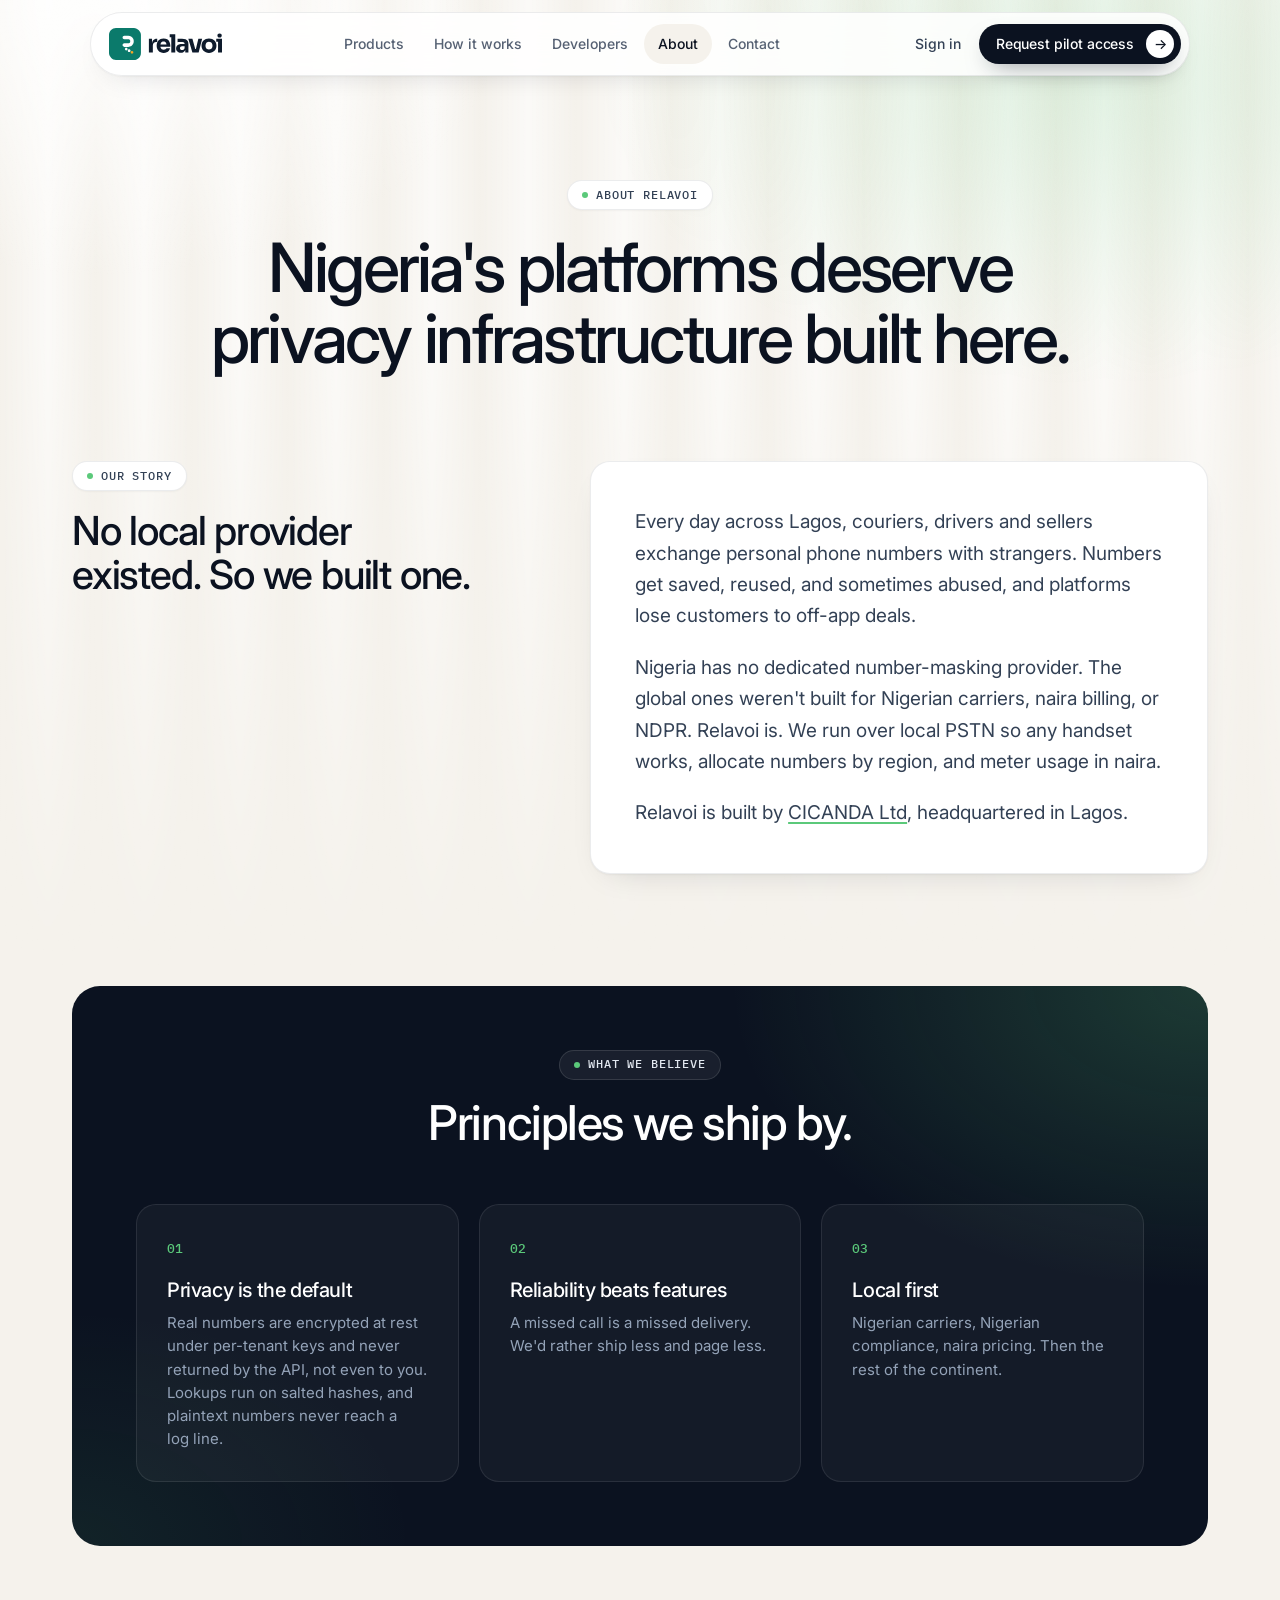
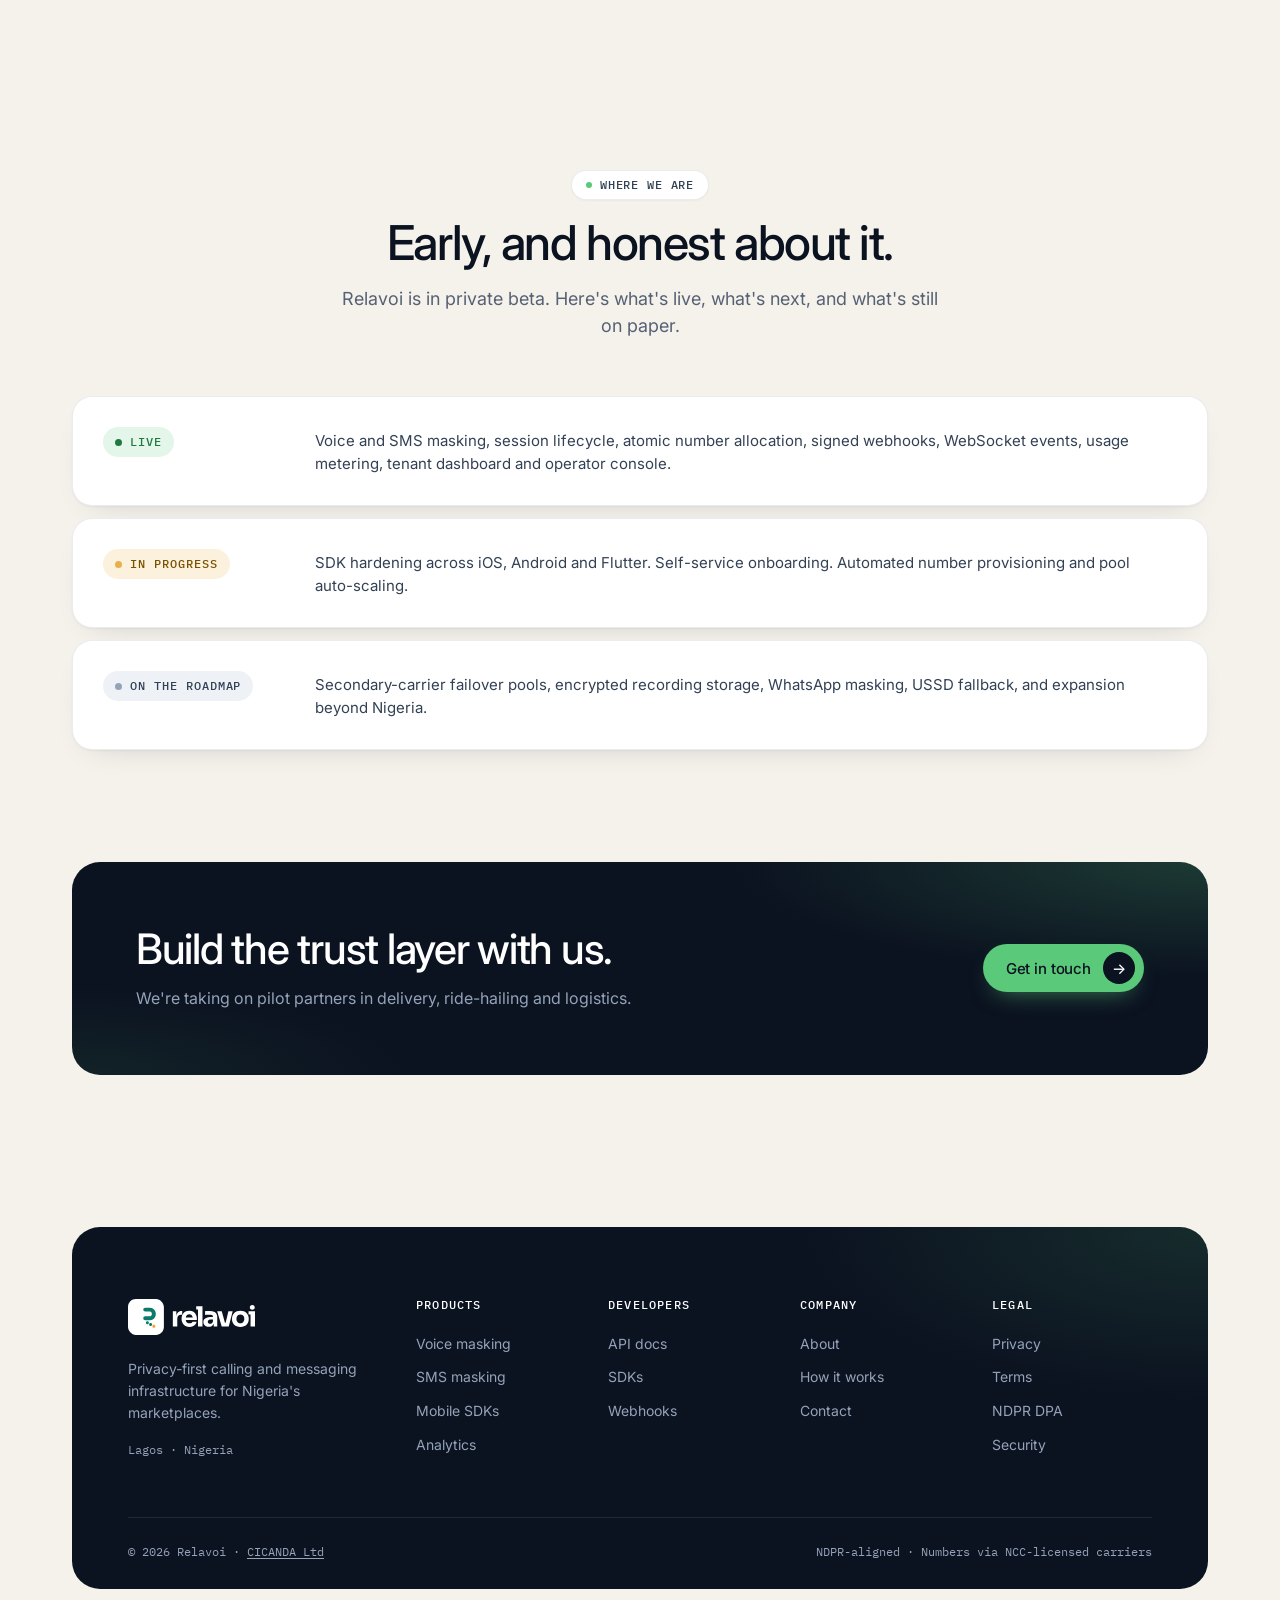
==== commit 38053d5b: "Update Company Logo" ====
--- a/about.html
+++ b/about.html
@@ -1,6 +1,6 @@
 <!DOCTYPE html>
 <html lang="en"><head><meta charset="UTF-8"><meta name="viewport" content="width=device-width,initial-scale=1"><title>About · Relavoi</title>
-<link rel="icon" href="favicon.ico" sizes="32x32"><link rel="icon" href="favicon.svg" type="image/svg+xml"><link rel="apple-touch-icon" href="apple-touch-icon.png">
+<link rel="icon" href="favicon.ico?v=2" sizes="32x32"><link rel="icon" href="favicon.svg?v=2" type="image/svg+xml"><link rel="apple-touch-icon" href="apple-touch-icon.png?v=2">
 <meta name="description" content="Why Relavoi exists: no dedicated number-masking provider was built for Nigerian carriers, naira billing or NDPR, so we built one.">
 <link rel="preconnect" href="https://fonts.googleapis.com"><link rel="preconnect" href="https://fonts.gstatic.com" crossorigin><link href="https://fonts.googleapis.com/css2?family=Inter:wght@400..600&family=IBM+Plex+Mono:wght@400;500&display=swap" rel="stylesheet"><link rel="stylesheet" href="site.css">
 <style>
--- a/site.css
+++ b/site.css
@@ -63,7 +63,8 @@
 .nav{position:sticky;top:12px;z-index:60;margin-top:12px;padding:0 16px}
 .nav-bar{position:relative;max-width:1100px;margin:0 auto;height:64px;display:flex;align-items:center;gap:16px;padding:0 8px 0 18px;background:rgba(255,255,255,.86);-webkit-backdrop-filter:saturate(1.4) blur(16px);backdrop-filter:saturate(1.4) blur(16px);border:1px solid var(--line);border-radius:999px;box-shadow:var(--sh-1)}
 .logo{display:inline-flex;align-items:center;gap:10px;font:600 18px/1 var(--sans);letter-spacing:-.03em;color:var(--ink);flex:0 0 auto}
-.logo .mark{width:30px;height:30px;border-radius:8px;display:block}
+.logo .wordmark{height:32px;width:auto;display:block}
+.foot .logo .wordmark{height:36px}
 .nav-links{display:flex;gap:2px;margin:0 auto}
 .nav-links a{padding:9px 14px;border-radius:999px;font-size:14px;font-weight:500;color:var(--ink-5);transition:background .2s,color .2s}
 .nav-links a:hover{color:var(--ink);background:rgba(11,18,32,.04)}
@@ -136,10 +137,8 @@
 .code .k{color:#7CC4F2}.code .s{color:#8EE0A6}.code .c{color:#8391A7}
 
 /* mockup stages */
-.stage{position:relative;overflow:hidden;isolation:isolate;border-radius:24px;min-height:380px;display:grid;place-items:center;padding:clamp(48px,6vw,64px) clamp(20px,4vw,48px);border:1px solid var(--line);background:radial-gradient(70% 60% at 25% 15%,rgba(255,255,255,.95),transparent 70%),linear-gradient(155deg,var(--sig-1) 0%,#EFEADF 55%,var(--bone-5) 100%)}
+.stage{position:relative;overflow:hidden;isolation:isolate;border-radius:24px;min-height:380px;display:grid;place-items:center;padding:clamp(28px,4vw,48px) clamp(20px,4vw,48px);border:1px solid var(--line);background:radial-gradient(70% 60% at 25% 15%,rgba(255,255,255,.95),transparent 70%),linear-gradient(155deg,var(--sig-1) 0%,#EFEADF 55%,var(--bone-5) 100%)}
 .stage.dark{border-color:var(--ink-7);background:radial-gradient(70% 80% at 85% 10%,rgba(91,201,122,.32),transparent 60%),radial-gradient(60% 60% at 0% 100%,rgba(91,201,122,.12),transparent 60%),var(--ink)}
-.stage-tag{position:absolute;top:16px;left:16px;font:500 11px/1 var(--mono);letter-spacing:.08em;text-transform:uppercase;color:var(--ink-5);background:rgba(255,255,255,.75);border:1px solid var(--line);padding:7px 10px;border-radius:999px}
-.stage.dark .stage-tag{color:var(--ink-4);background:rgba(255,255,255,.06);border-color:rgba(255,255,255,.12)}
 .ghosted{position:relative}
 .ghosted::before{content:"";position:absolute;inset:-12px;border:1.5px dashed rgba(11,18,32,.2);border-radius:26px;transform:rotate(4deg)}
 .stage.dark .ghosted::before{border-color:rgba(255,255,255,.22)}
@@ -215,6 +214,7 @@
 .wrap{padding:0 16px}
 .nav{padding:0 12px}
 .nav-bar{height:58px;padding-left:14px}
+.nav .logo .wordmark{height:28px}
 .g3,.g4{grid-template-columns:minmax(0,1fr)}
 .btn-row .btn{flex:1 1 100%}
 .code{font-size:12px;padding:18px}
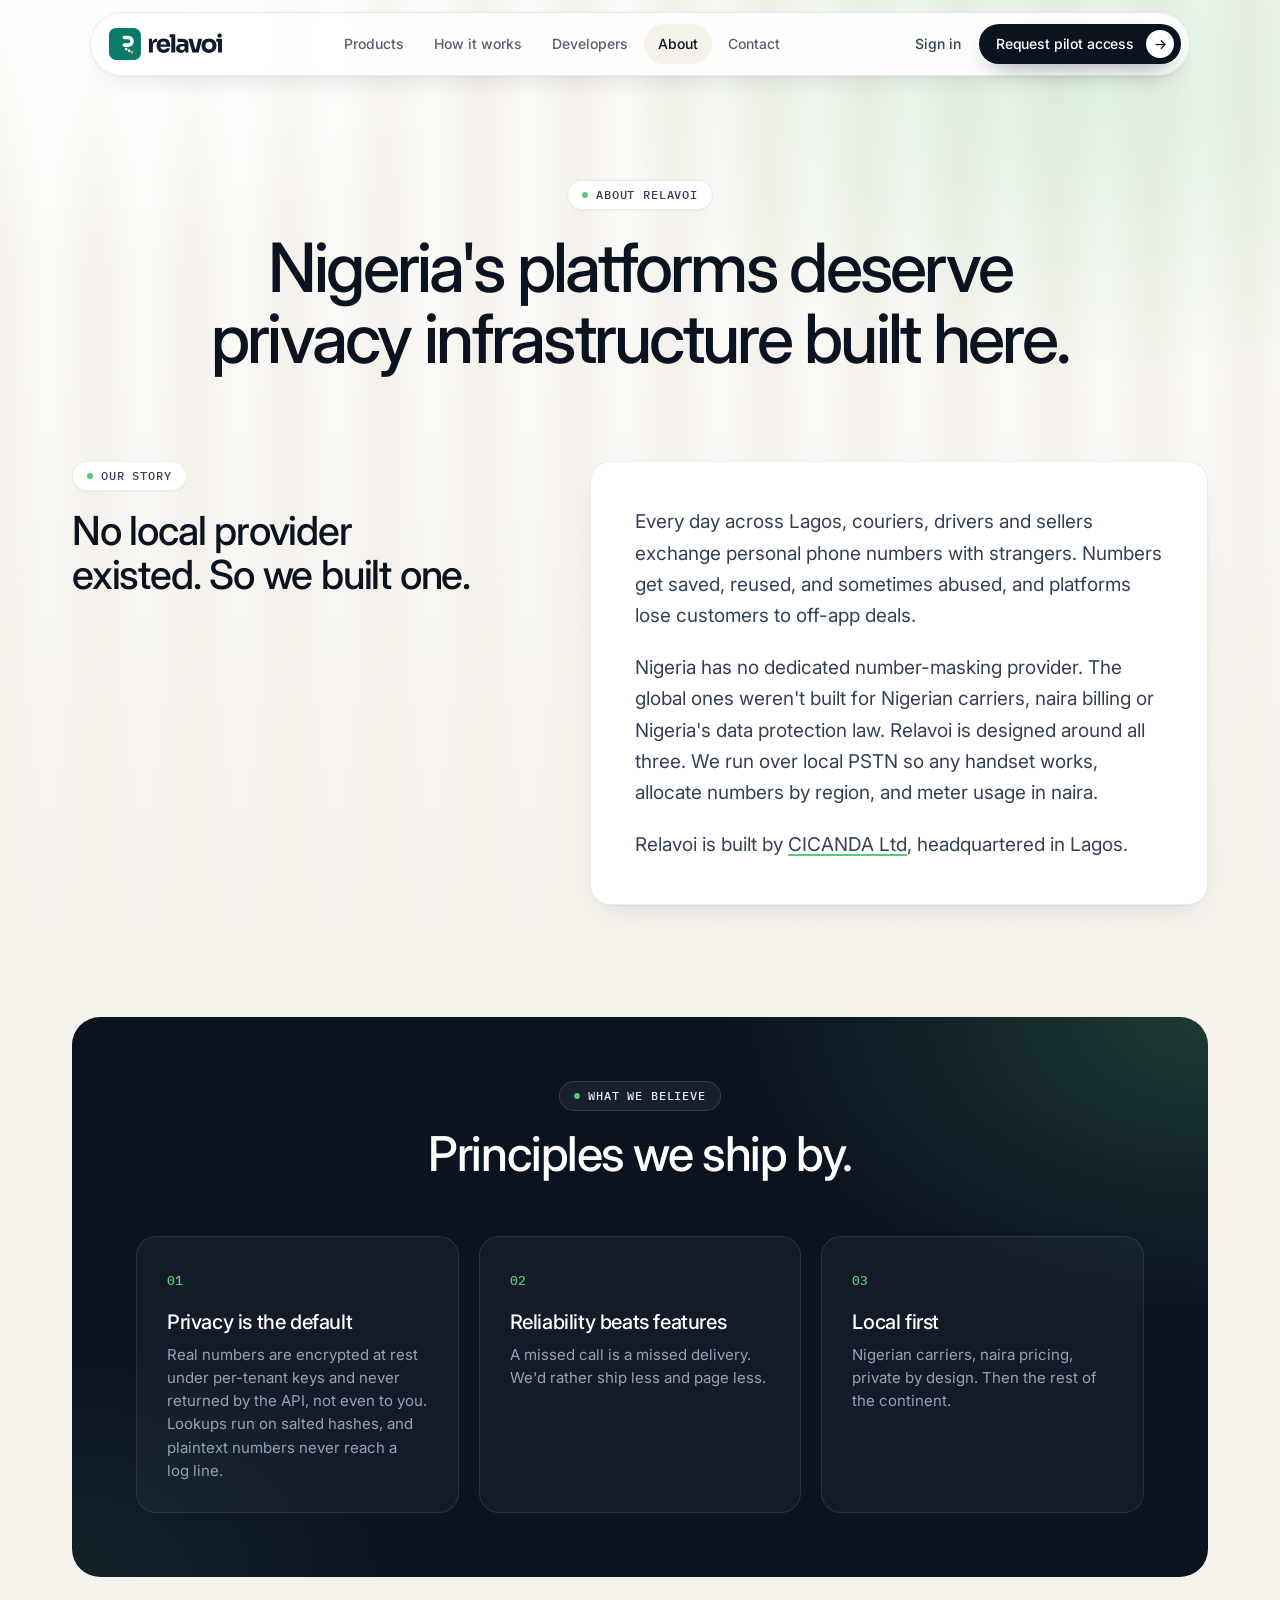
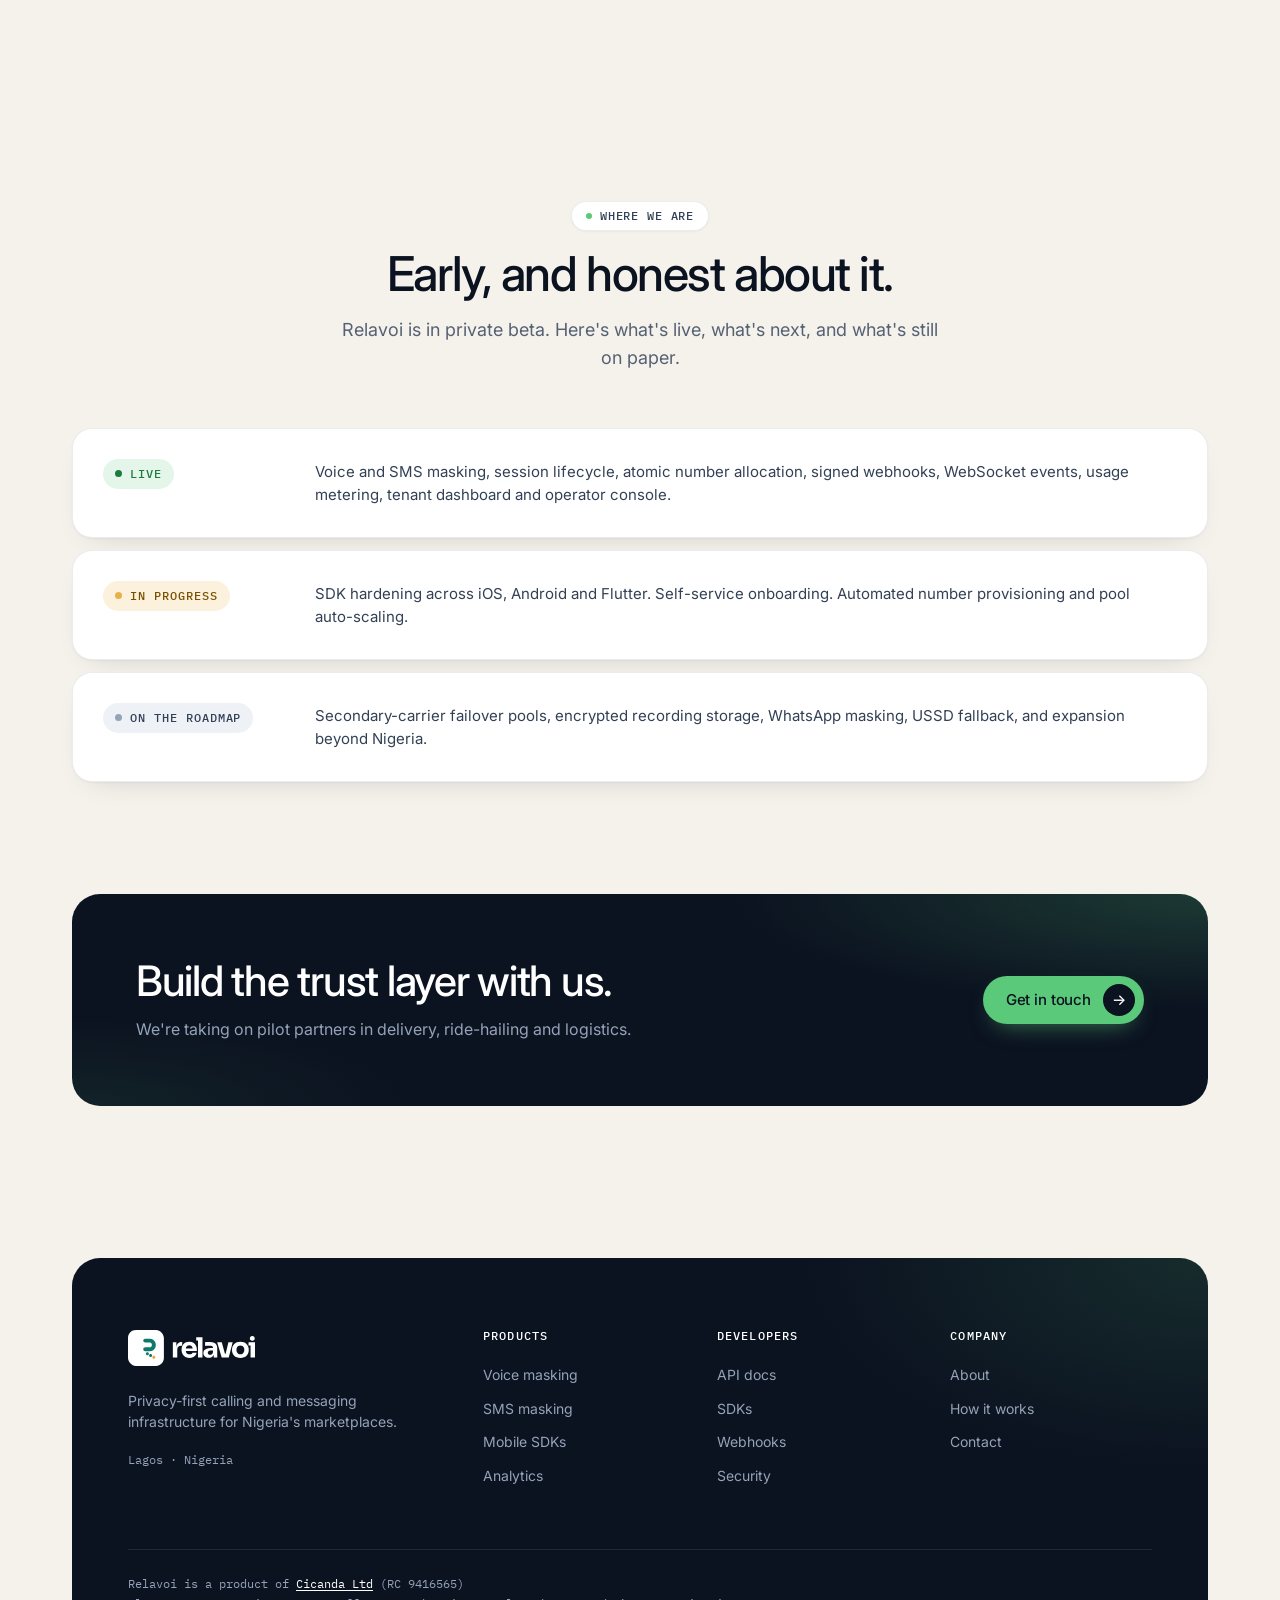
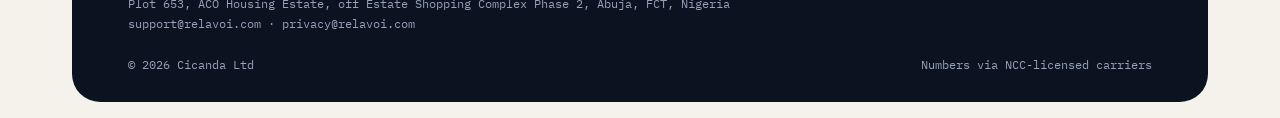
==== commit 48703a2e: "fix: replace the remaining compliance claims with what is true today Four changes, one kept. The ind" ====
--- a/about.html
+++ b/about.html
@@ -1,7 +1,7 @@
 <!DOCTYPE html>
 <html lang="en"><head><meta charset="UTF-8"><meta name="viewport" content="width=device-width,initial-scale=1"><title>About · Relavoi</title>
 <link rel="icon" href="favicon.ico?v=2" sizes="32x32"><link rel="icon" href="favicon.svg?v=2" type="image/svg+xml"><link rel="apple-touch-icon" href="apple-touch-icon.png?v=2">
-<meta name="description" content="Why Relavoi exists: no dedicated number-masking provider was built for Nigerian carriers, naira billing or NDPR, so we built one.">
+<meta name="description" content="Global providers weren't built for Nigerian carriers, naira billing or Nigeria's data protection law. Relavoi is designed around all three.">
 <link rel="preconnect" href="https://fonts.googleapis.com"><link rel="preconnect" href="https://fonts.gstatic.com" crossorigin><link href="https://fonts.googleapis.com/css2?family=Inter:wght@400..600&family=IBM+Plex+Mono:wght@400;500&display=swap" rel="stylesheet"><link rel="stylesheet" href="site.css">
 <style>
 .story{display:grid;grid-template-columns:minmax(0,1fr) minmax(0,1.4fr);gap:clamp(32px,6vw,80px);align-items:start}
@@ -30,14 +30,14 @@
 <header class="phero"><div class="wrap"><div class="chip">About Relavoi</div><h1>Nigeria's platforms deserve privacy infrastructure built here.</h1></div></header>
 <section style="padding-top:clamp(32px,5vw,56px)"><div class="wrap"><div class="story">
 <div><div class="chip">Our story</div><h2>No local provider existed. So we built one.</h2></div>
-<div class="card story-body"><p>Every day across Lagos, couriers, drivers and sellers exchange personal phone numbers with strangers. Numbers get saved, reused, and sometimes abused, and platforms lose customers to off-app deals.</p><p>Nigeria has no dedicated number-masking provider. The global ones weren't built for Nigerian carriers, naira billing, or NDPR. Relavoi is. We run over local PSTN so any handset works, allocate numbers by region, and meter usage in naira.</p><p>Relavoi is built by <a href="https://cicanda.com" target="_blank" rel="noopener">CICANDA Ltd</a>, headquartered in Lagos.</p></div>
+<div class="card story-body"><p>Every day across Lagos, couriers, drivers and sellers exchange personal phone numbers with strangers. Numbers get saved, reused, and sometimes abused, and platforms lose customers to off-app deals.</p><p>Nigeria has no dedicated number-masking provider. The global ones weren't built for Nigerian carriers, naira billing or Nigeria's data protection law. Relavoi is designed around all three. We run over local PSTN so any handset works, allocate numbers by region, and meter usage in naira.</p><p>Relavoi is built by <a href="https://cicanda.com" target="_blank" rel="noopener">CICANDA Ltd</a>, headquartered in Lagos.</p></div>
 </div></div></section>
 <section class="pt0"><div class="wrap"><div class="panel-dark">
 <div class="sec-head"><div class="chip">What we believe</div><h2>Principles we ship by.</h2></div>
 <div class="grid g3 vals">
 <div class="card val"><h3>Privacy is the default</h3><p>Real numbers are encrypted at rest under per-tenant keys and never returned by the API, not even to you. Lookups run on salted hashes, and plaintext numbers never reach a log line.</p></div>
 <div class="card val"><h3>Reliability beats features</h3><p>A missed call is a missed delivery. We'd rather ship less and page less.</p></div>
-<div class="card val"><h3>Local first</h3><p>Nigerian carriers, Nigerian compliance, naira pricing. Then the rest of the continent.</p></div>
+<div class="card val"><h3>Local first</h3><p>Nigerian carriers, naira pricing, private by design. Then the rest of the continent.</p></div>
 </div>
 </div></div></section>
 <section><div class="wrap">
--- a/site.css
+++ b/site.css
@@ -184,14 +184,17 @@
 /* footer */
 .foot{padding:clamp(16px,4vw,40px) 0 16px}
 .foot-panel{background:var(--ink);color:var(--ink-4);border-radius:var(--r-lg);padding:clamp(36px,6vw,72px) clamp(24px,5vw,56px) 28px;font-size:14px;background-image:radial-gradient(60% 80% at 100% 0%,rgba(91,201,122,.14),transparent 60%)}
-.foot .cols{display:grid;grid-template-columns:1.6fr repeat(4,1fr);gap:32px}
+.foot .cols{display:grid;grid-template-columns:1.6fr repeat(3,1fr);gap:32px}
 .foot h4{margin:0 0 16px;font:500 12px/1 var(--mono);letter-spacing:.1em;text-transform:uppercase;color:#fff}
 .foot a{color:var(--ink-4);display:block;padding:6px 0}
 .foot a:hover{color:#fff}
 .foot a.logo{display:inline-flex;color:#fff;padding:0}
 .foot .blurb{margin-top:18px;max-width:300px}
 .foot .loc{margin-top:18px;font-size:12px}
-.foot .bot{margin-top:56px;padding-top:24px;border-top:1px solid var(--ink-7);display:flex;justify-content:space-between;font:400 12px/1.6 var(--mono);flex-wrap:wrap;gap:12px}
+.foot .entity{margin-top:56px;padding-top:24px;border-top:1px solid var(--ink-7);font:400 12px/1.7 var(--mono);color:var(--ink-4)}
+.foot .entity p{margin:0}
+.foot .entity a{display:inline;padding:0;color:#fff;text-decoration:underline;text-underline-offset:2px}
+.foot .bot{margin-top:20px;display:flex;justify-content:space-between;font:400 12px/1.6 var(--mono);flex-wrap:wrap;gap:12px}
 .foot .bot a{display:inline;padding:0;text-decoration:underline;text-underline-offset:2px}
 
 /* responsive */
@@ -207,7 +210,7 @@
 .g2,.split{grid-template-columns:minmax(0,1fr)}
 .cta-band{flex-direction:column;align-items:flex-start}
 .tab-panel{grid-template-columns:minmax(0,1fr)}
-.foot .cols{grid-template-columns:repeat(4,1fr)}
+.foot .cols{grid-template-columns:repeat(3,1fr)}
 .foot .cols>:first-child{grid-column:1/-1}
 }
 @media(max-width:640px){
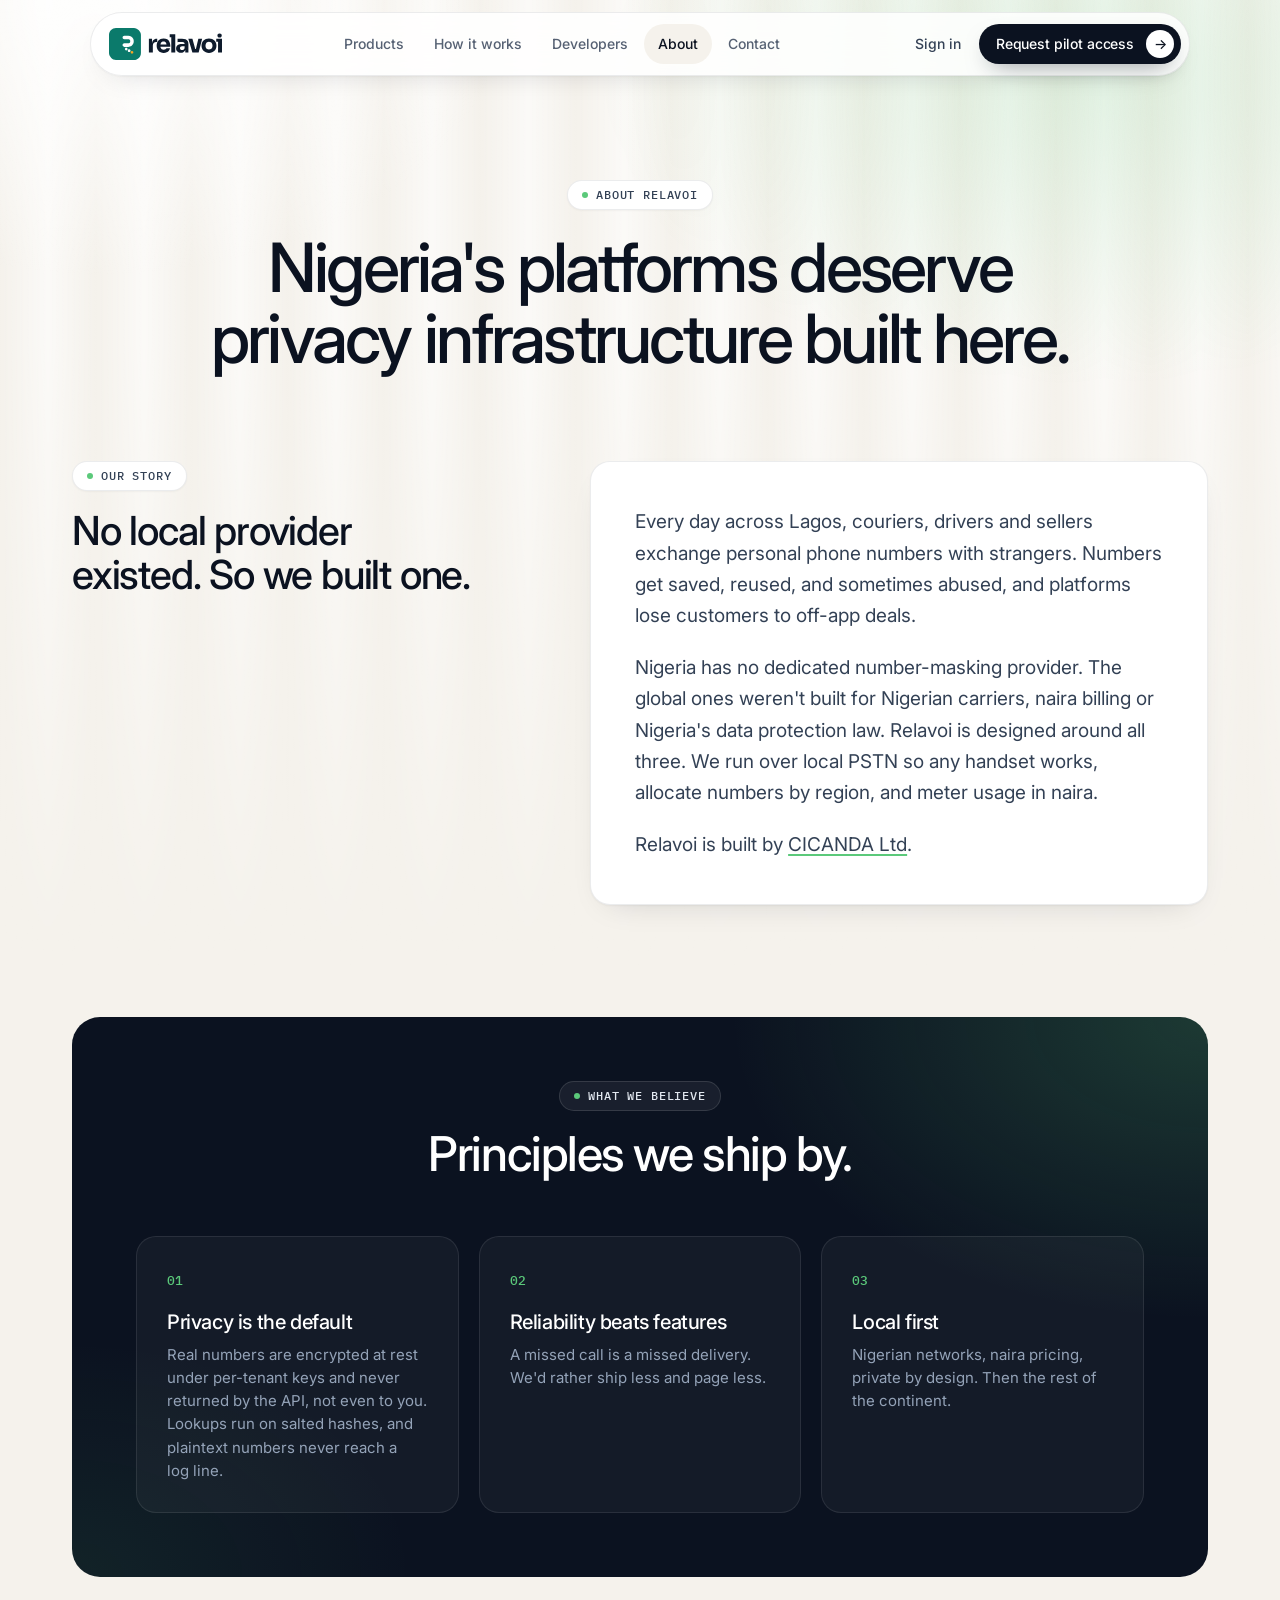
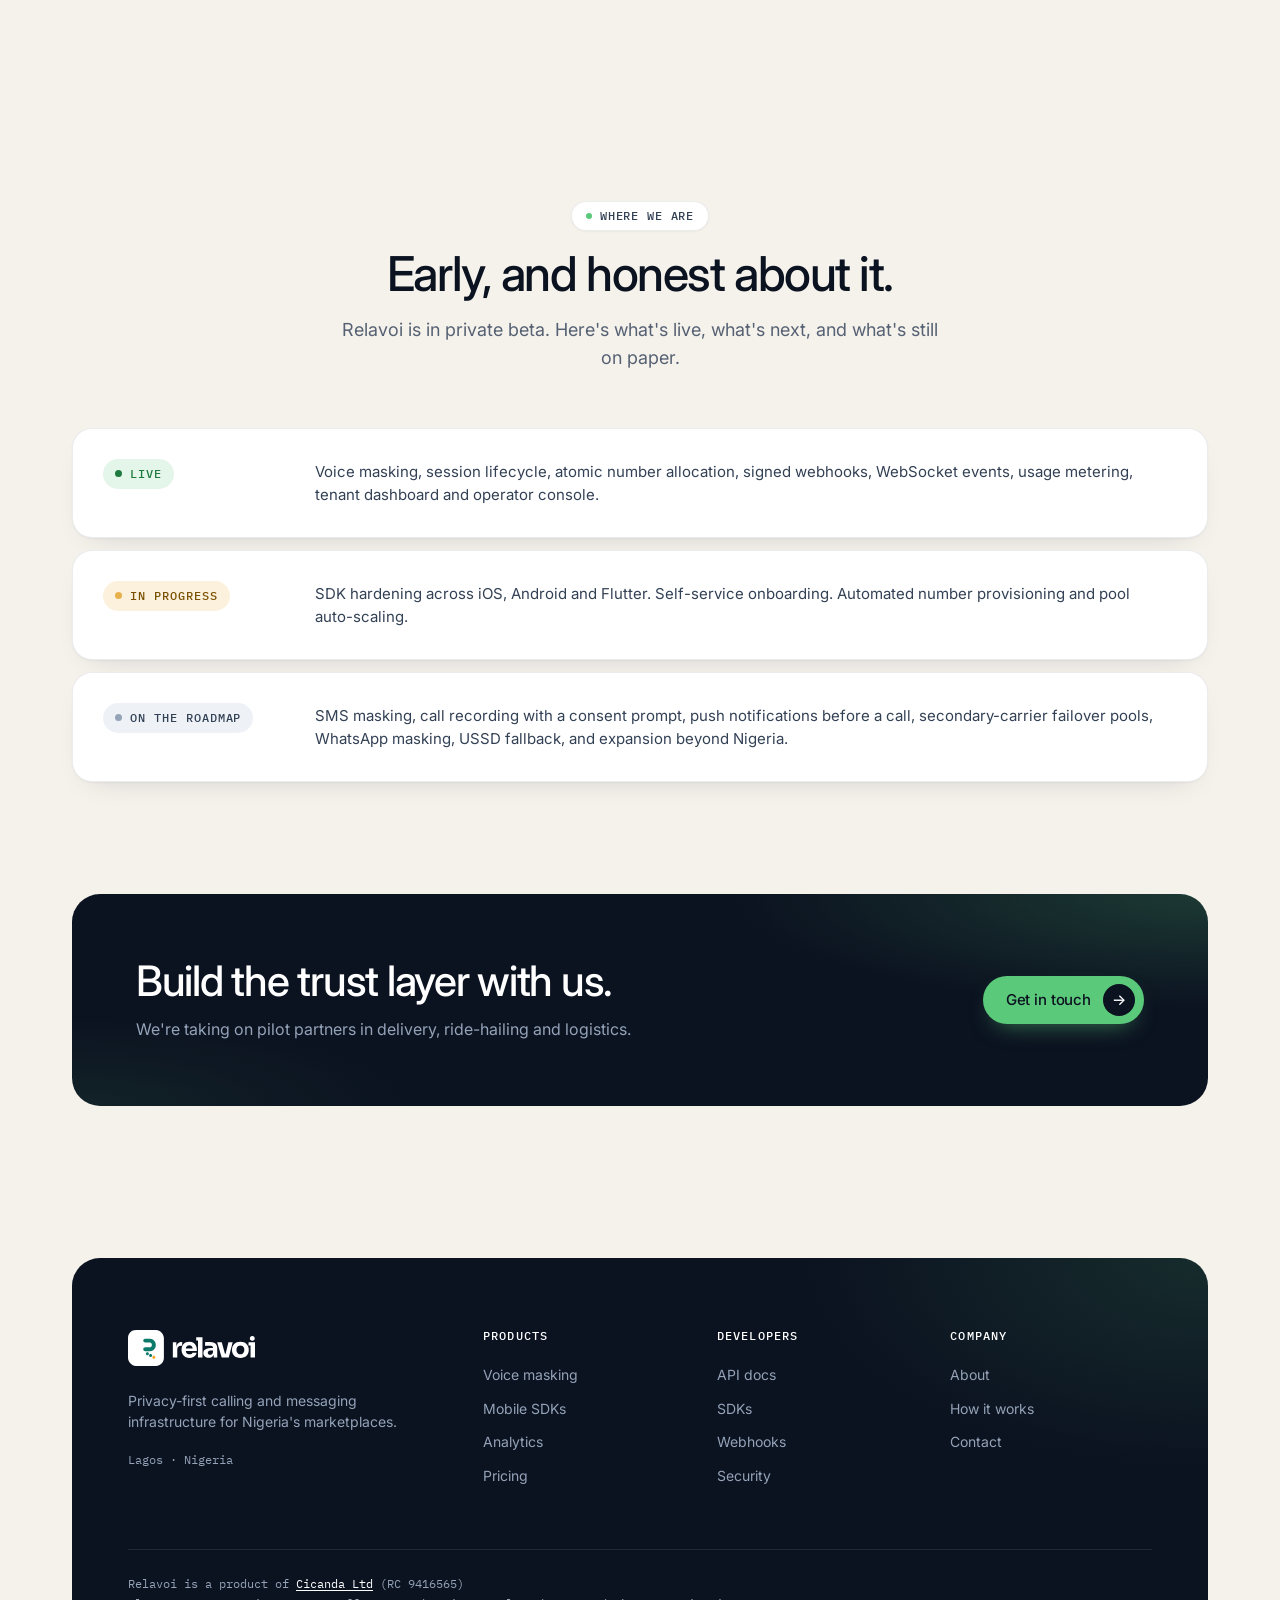
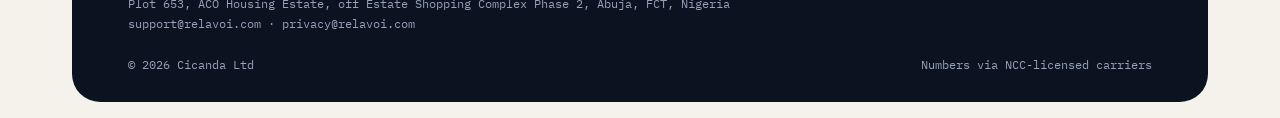
==== commit 6538cb74: "content: sell only what works today, and publish the real plan prices A review of relavoi.com agains" ====
--- a/about.html
+++ b/about.html
@@ -30,22 +30,22 @@
 <header class="phero"><div class="wrap"><div class="chip">About Relavoi</div><h1>Nigeria's platforms deserve privacy infrastructure built here.</h1></div></header>
 <section style="padding-top:clamp(32px,5vw,56px)"><div class="wrap"><div class="story">
 <div><div class="chip">Our story</div><h2>No local provider existed. So we built one.</h2></div>
-<div class="card story-body"><p>Every day across Lagos, couriers, drivers and sellers exchange personal phone numbers with strangers. Numbers get saved, reused, and sometimes abused, and platforms lose customers to off-app deals.</p><p>Nigeria has no dedicated number-masking provider. The global ones weren't built for Nigerian carriers, naira billing or Nigeria's data protection law. Relavoi is designed around all three. We run over local PSTN so any handset works, allocate numbers by region, and meter usage in naira.</p><p>Relavoi is built by <a href="https://cicanda.com" target="_blank" rel="noopener">CICANDA Ltd</a>, headquartered in Lagos.</p></div>
+<div class="card story-body"><p>Every day across Lagos, couriers, drivers and sellers exchange personal phone numbers with strangers. Numbers get saved, reused, and sometimes abused, and platforms lose customers to off-app deals.</p><p>Nigeria has no dedicated number-masking provider. The global ones weren't built for Nigerian carriers, naira billing or Nigeria's data protection law. Relavoi is designed around all three. We run over local PSTN so any handset works, allocate numbers by region, and meter usage in naira.</p><p>Relavoi is built by <a href="https://cicanda.com" target="_blank" rel="noopener">CICANDA Ltd</a>.</p></div>
 </div></div></section>
 <section class="pt0"><div class="wrap"><div class="panel-dark">
 <div class="sec-head"><div class="chip">What we believe</div><h2>Principles we ship by.</h2></div>
 <div class="grid g3 vals">
 <div class="card val"><h3>Privacy is the default</h3><p>Real numbers are encrypted at rest under per-tenant keys and never returned by the API, not even to you. Lookups run on salted hashes, and plaintext numbers never reach a log line.</p></div>
 <div class="card val"><h3>Reliability beats features</h3><p>A missed call is a missed delivery. We'd rather ship less and page less.</p></div>
-<div class="card val"><h3>Local first</h3><p>Nigerian carriers, naira pricing, private by design. Then the rest of the continent.</p></div>
+<div class="card val"><h3>Local first</h3><p>Nigerian networks, naira pricing, private by design. Then the rest of the continent.</p></div>
 </div>
 </div></div></section>
 <section><div class="wrap">
 <div class="sec-head"><div class="chip">Where we are</div><h2>Early, and honest about it.</h2><p>Relavoi is in private beta. Here's what's live, what's next, and what's still on paper.</p></div>
 <div class="road">
-<div class="card"><span class="status live">Live</span><p>Voice and SMS masking, session lifecycle, atomic number allocation, signed webhooks, WebSocket events, usage metering, tenant dashboard and operator console.</p></div>
+<div class="card"><span class="status live">Live</span><p>Voice masking, session lifecycle, atomic number allocation, signed webhooks, WebSocket events, usage metering, tenant dashboard and operator console.</p></div>
 <div class="card"><span class="status prog">In progress</span><p>SDK hardening across iOS, Android and Flutter. Self-service onboarding. Automated number provisioning and pool auto-scaling.</p></div>
-<div class="card"><span class="status next">On the roadmap</span><p>Secondary-carrier failover pools, encrypted recording storage, WhatsApp masking, USSD fallback, and expansion beyond Nigeria.</p></div>
+<div class="card"><span class="status next">On the roadmap</span><p>SMS masking, call recording with a consent prompt, push notifications before a call, secondary-carrier failover pools, WhatsApp masking, USSD fallback, and expansion beyond Nigeria.</p></div>
 </div>
 </div></section>
 <section class="pt0"><div class="wrap"><div class="panel-dark cta-band"><div><h2>Build the trust layer with us.</h2><p>We're taking on pilot partners in delivery, ride-hailing and logistics.</p></div><div class="btn-row"><a href="contact.html" class="btn btn-g">Get in touch<span class="arr" aria-hidden="true"></span></a></div></div></div></section>
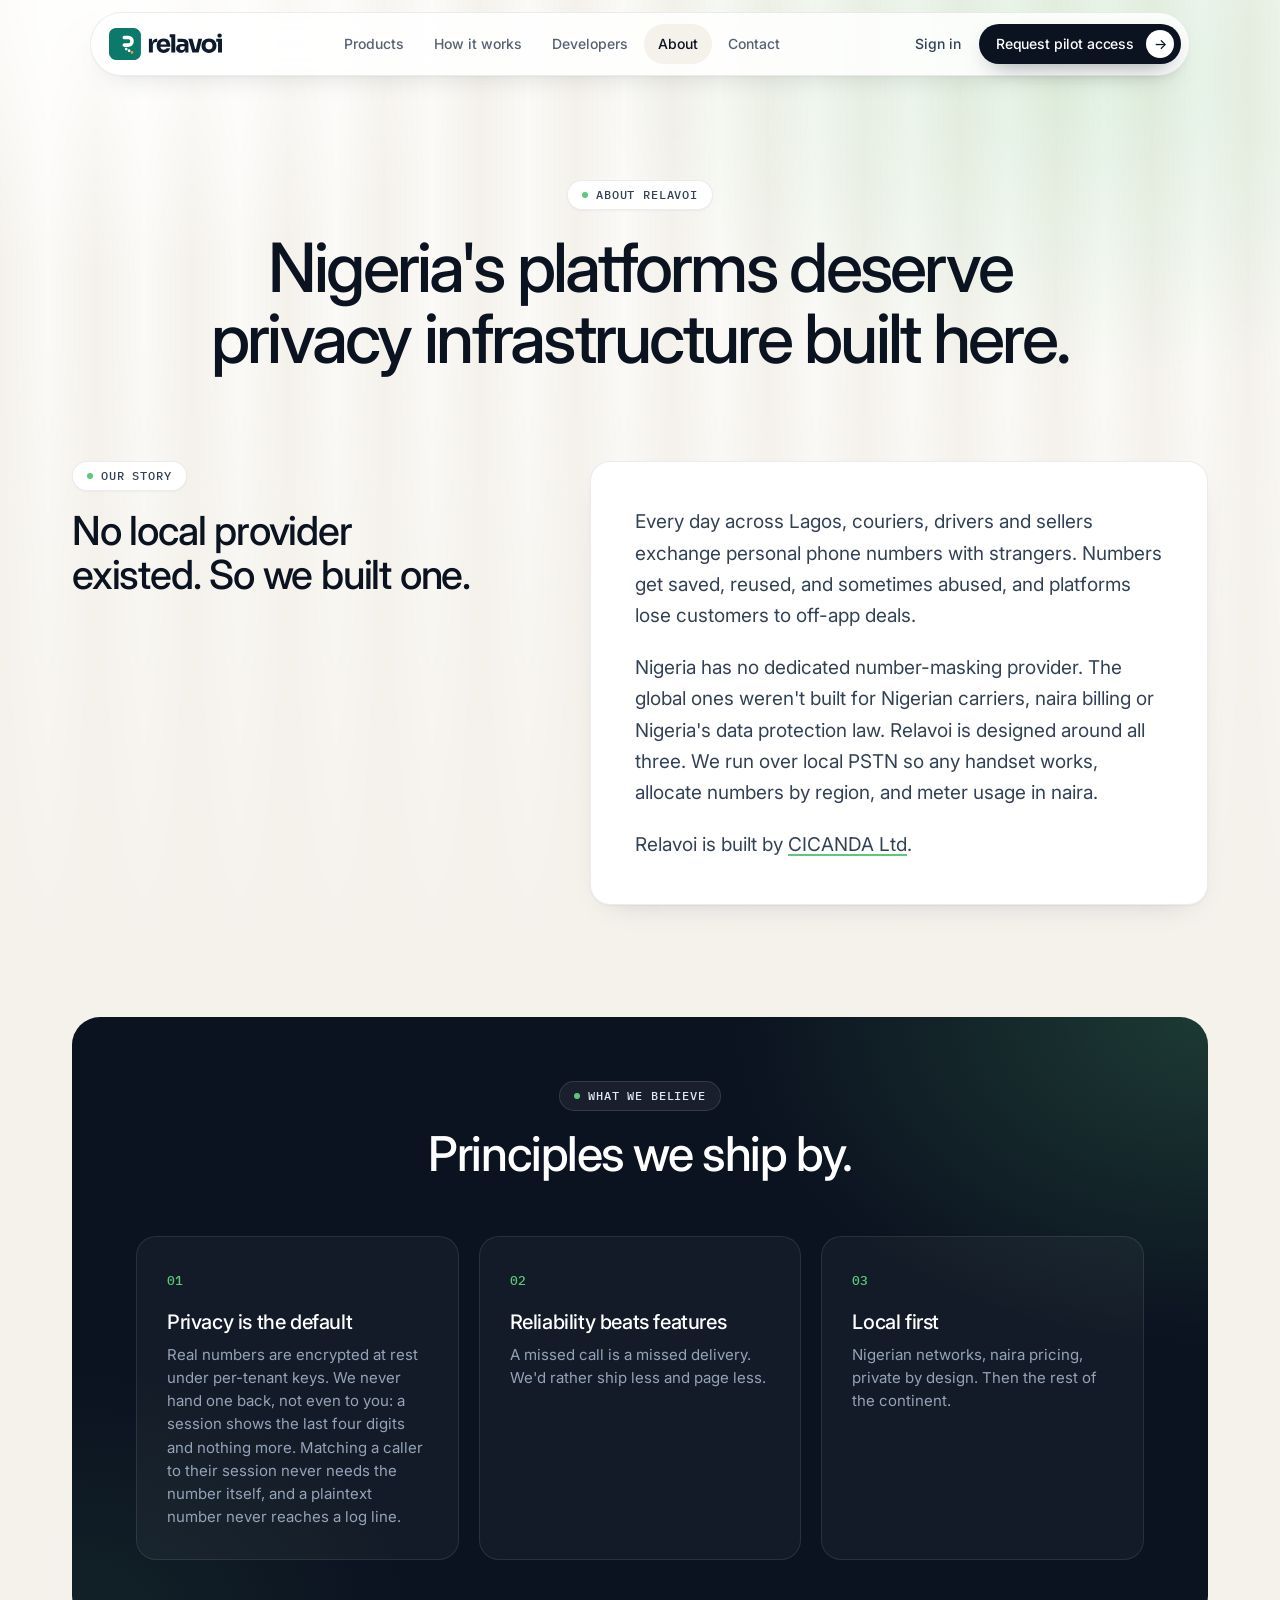
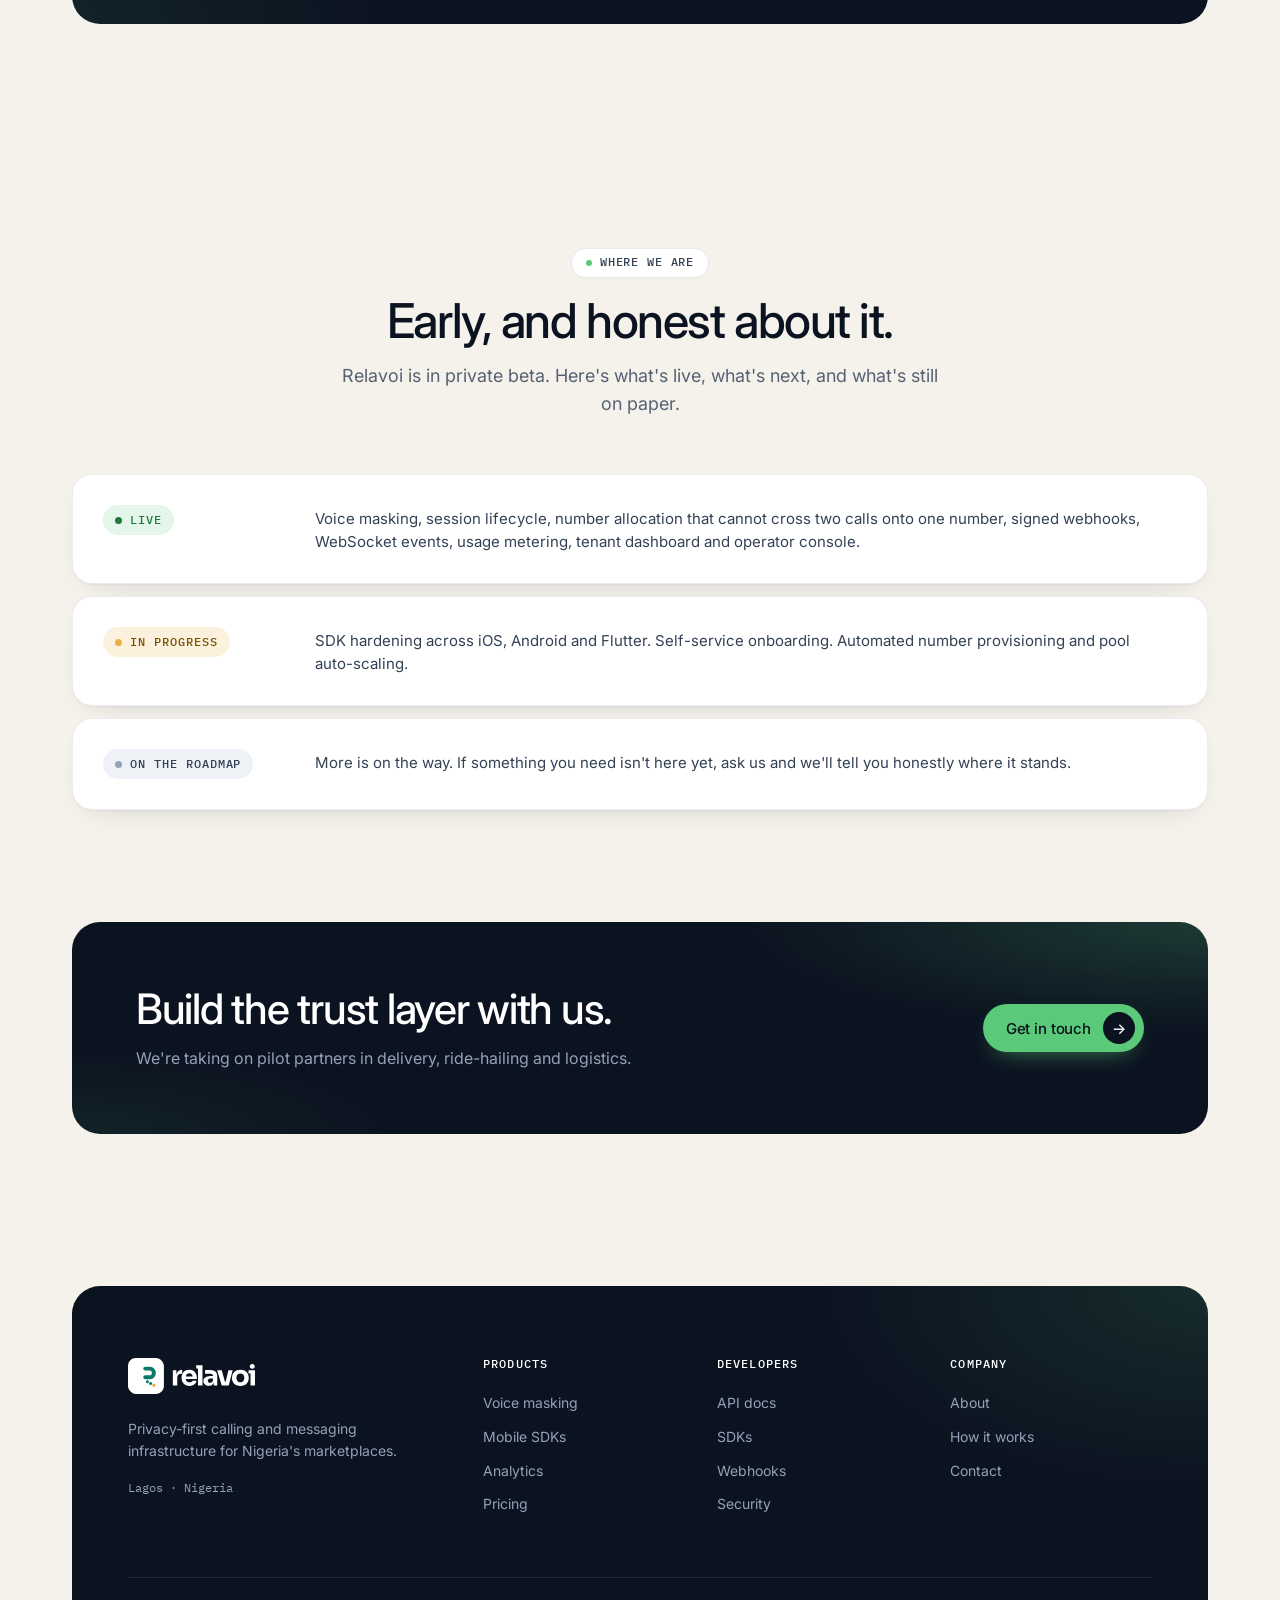
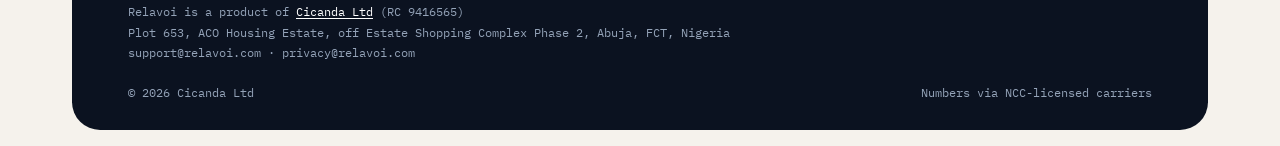
==== commit 856fc284: "docs: state what the site guarantees, not how it is built Six changes, all copy. No layout or stylin" ====
--- a/about.html
+++ b/about.html
@@ -35,7 +35,7 @@
 <section class="pt0"><div class="wrap"><div class="panel-dark">
 <div class="sec-head"><div class="chip">What we believe</div><h2>Principles we ship by.</h2></div>
 <div class="grid g3 vals">
-<div class="card val"><h3>Privacy is the default</h3><p>Real numbers are encrypted at rest under per-tenant keys and never returned by the API, not even to you. Lookups run on salted hashes, and plaintext numbers never reach a log line.</p></div>
+<div class="card val"><h3>Privacy is the default</h3><p>Real numbers are encrypted at rest under per-tenant keys. We never hand one back, not even to you: a session shows the last four digits and nothing more. Matching a caller to their session never needs the number itself, and a plaintext number never reaches a log line.</p></div>
 <div class="card val"><h3>Reliability beats features</h3><p>A missed call is a missed delivery. We'd rather ship less and page less.</p></div>
 <div class="card val"><h3>Local first</h3><p>Nigerian networks, naira pricing, private by design. Then the rest of the continent.</p></div>
 </div>
@@ -43,9 +43,9 @@
 <section><div class="wrap">
 <div class="sec-head"><div class="chip">Where we are</div><h2>Early, and honest about it.</h2><p>Relavoi is in private beta. Here's what's live, what's next, and what's still on paper.</p></div>
 <div class="road">
-<div class="card"><span class="status live">Live</span><p>Voice masking, session lifecycle, atomic number allocation, signed webhooks, WebSocket events, usage metering, tenant dashboard and operator console.</p></div>
+<div class="card"><span class="status live">Live</span><p>Voice masking, session lifecycle, number allocation that cannot cross two calls onto one number, signed webhooks, WebSocket events, usage metering, tenant dashboard and operator console.</p></div>
 <div class="card"><span class="status prog">In progress</span><p>SDK hardening across iOS, Android and Flutter. Self-service onboarding. Automated number provisioning and pool auto-scaling.</p></div>
-<div class="card"><span class="status next">On the roadmap</span><p>SMS masking, call recording with a consent prompt, push notifications before a call, secondary-carrier failover pools, WhatsApp masking, USSD fallback, and expansion beyond Nigeria.</p></div>
+<div class="card"><span class="status next">On the roadmap</span><p>More is on the way. If something you need isn't here yet, ask us and we'll tell you honestly where it stands.</p></div>
 </div>
 </div></section>
 <section class="pt0"><div class="wrap"><div class="panel-dark cta-band"><div><h2>Build the trust layer with us.</h2><p>We're taking on pilot partners in delivery, ride-hailing and logistics.</p></div><div class="btn-row"><a href="contact.html" class="btn btn-g">Get in touch<span class="arr" aria-hidden="true"></span></a></div></div></div></section>
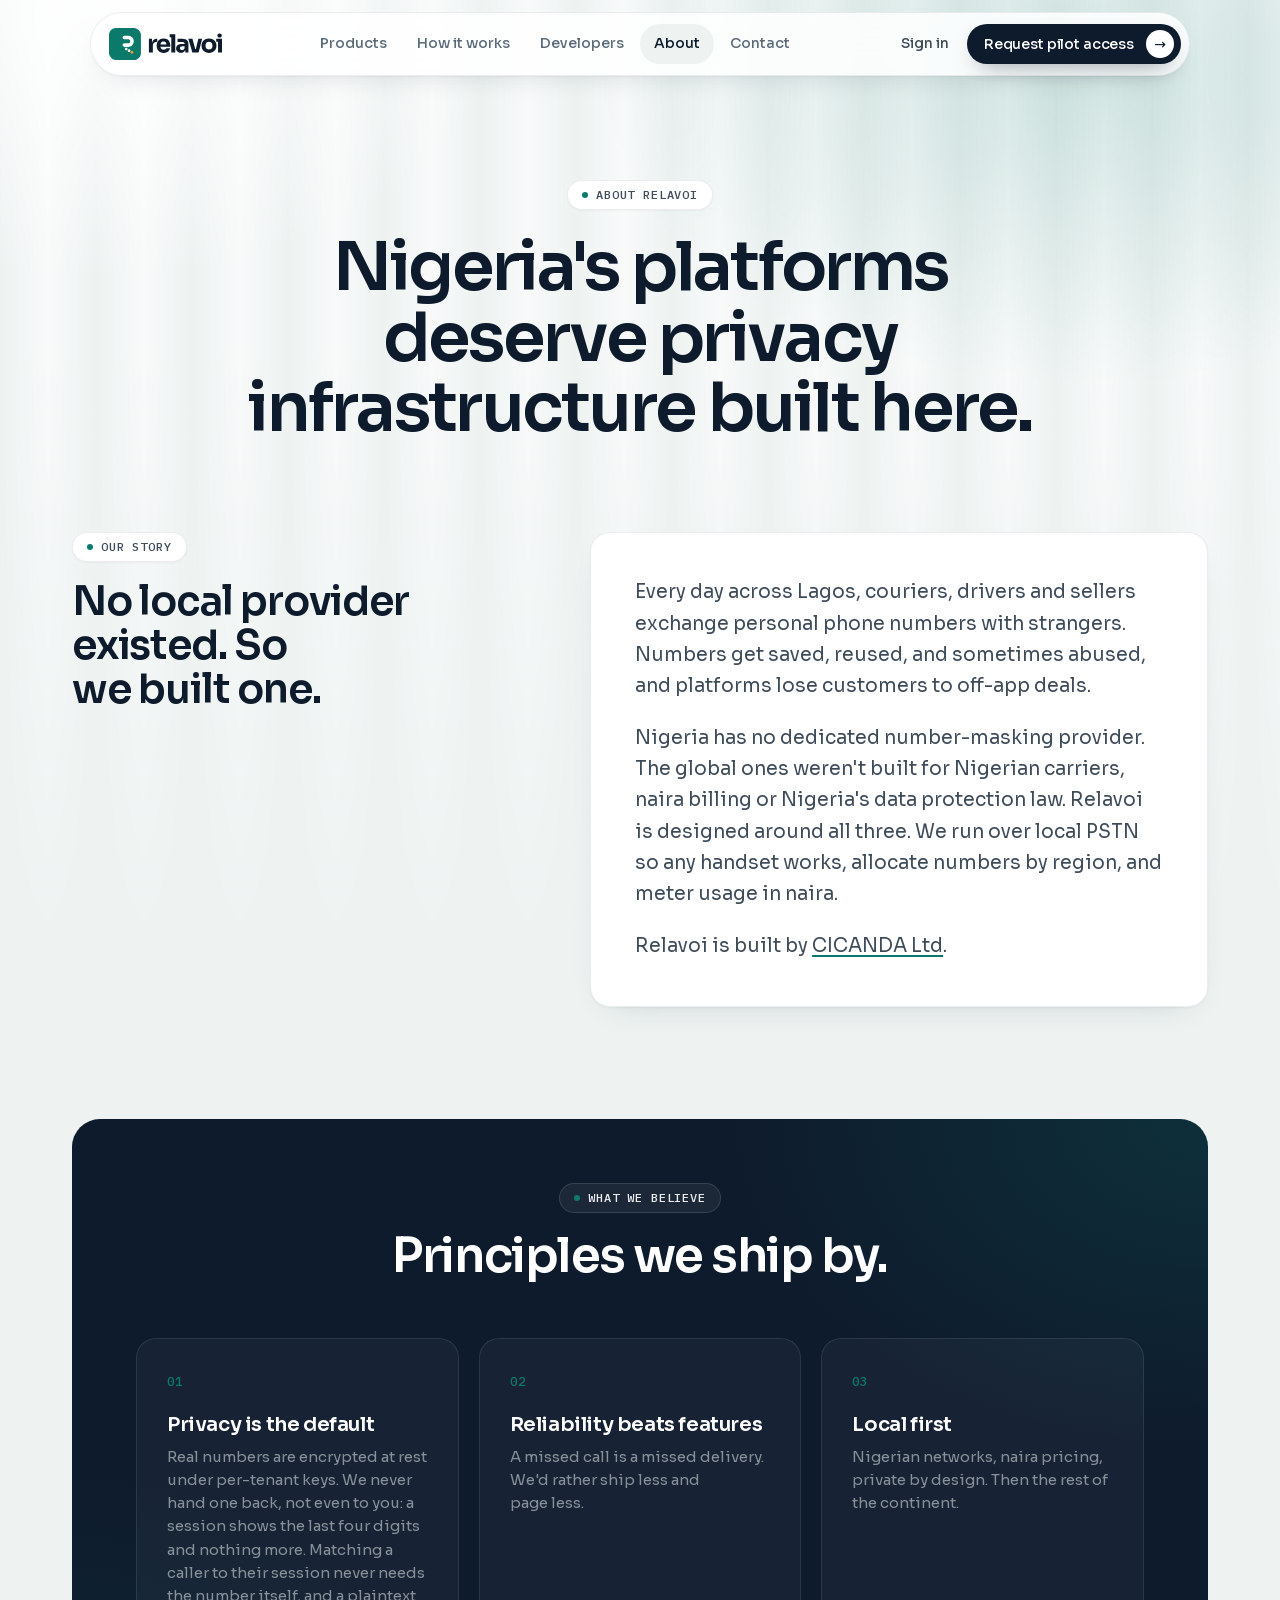
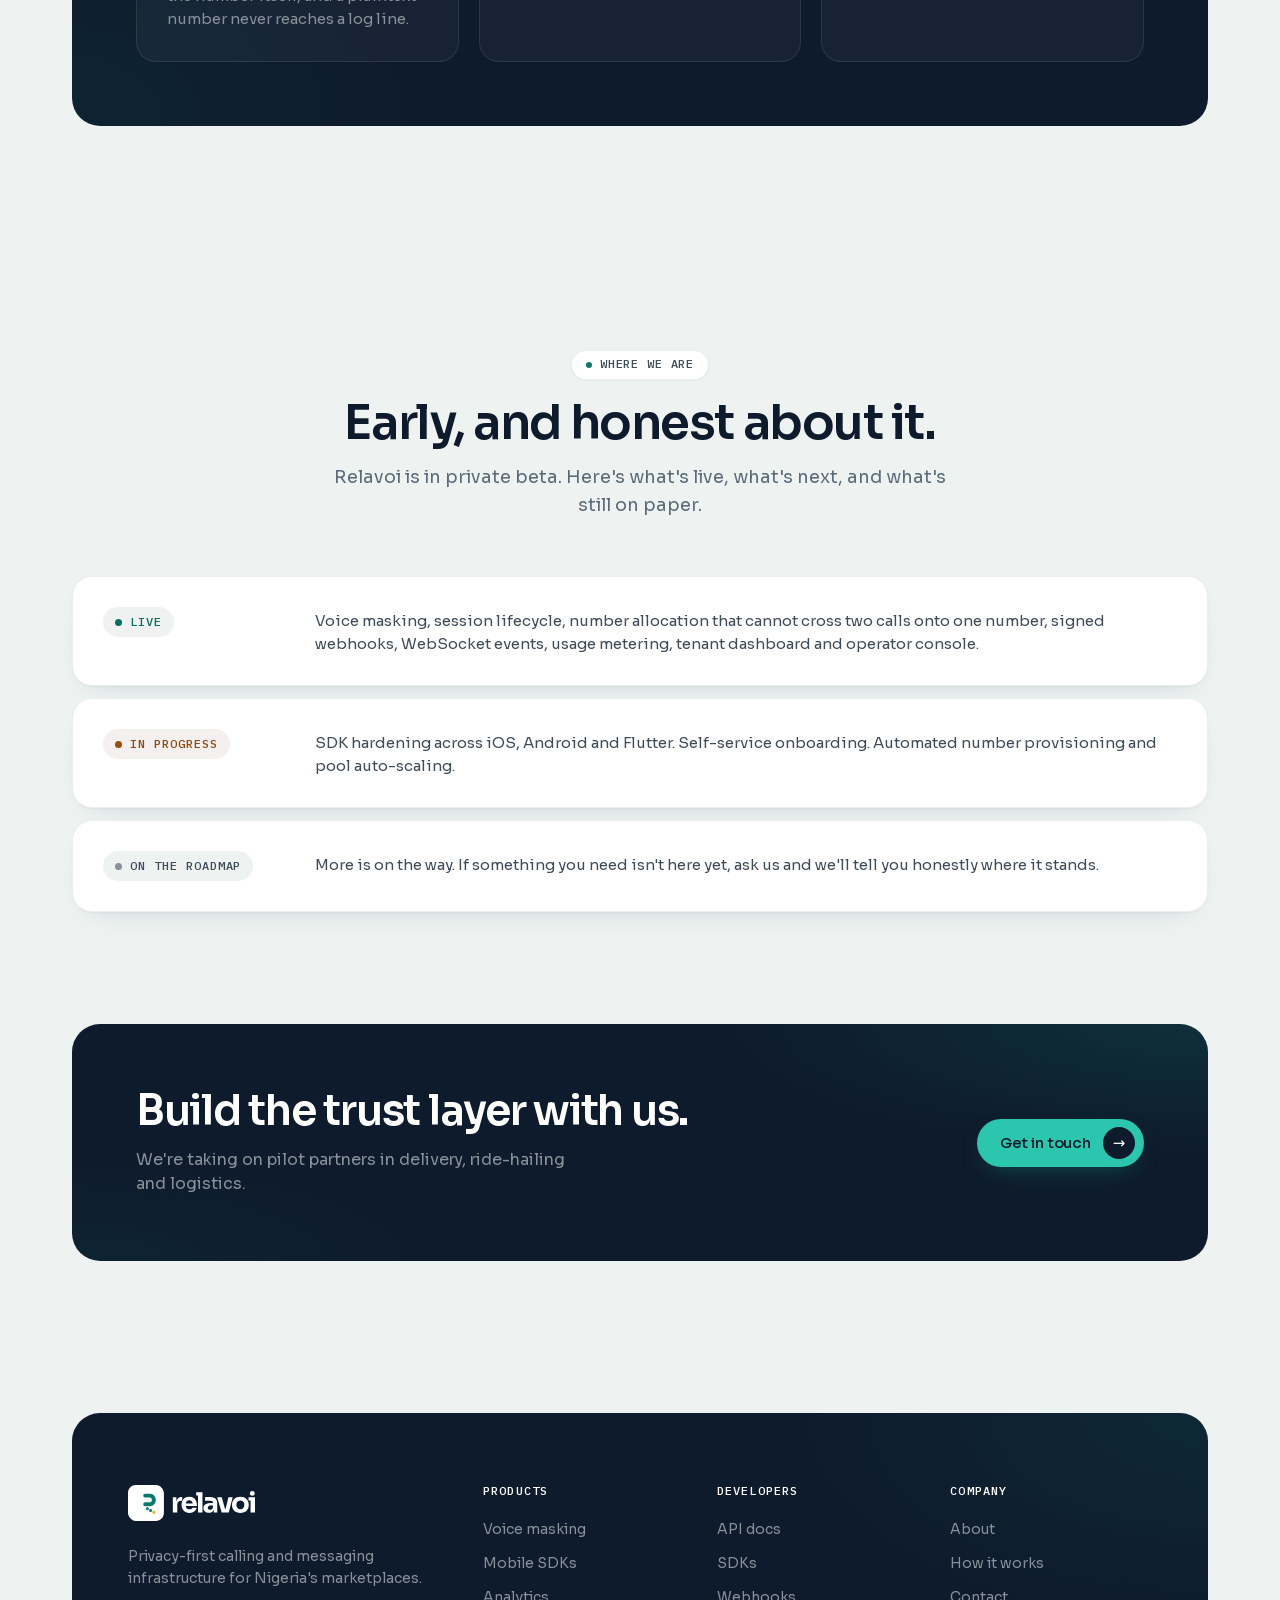
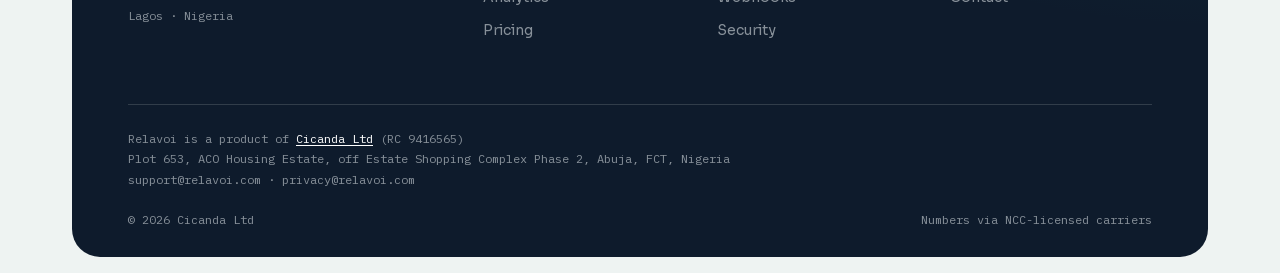
==== commit 6be5ddf4: "style: brand tokens and self-hosted Sora, colour and type only Every colour now comes from the six i" ====
--- a/about.html
+++ b/about.html
@@ -2,7 +2,23 @@
 <html lang="en"><head><meta charset="UTF-8"><meta name="viewport" content="width=device-width,initial-scale=1"><title>About · Relavoi</title>
 <link rel="icon" href="favicon.ico?v=2" sizes="32x32"><link rel="icon" href="favicon.svg?v=2" type="image/svg+xml"><link rel="apple-touch-icon" href="apple-touch-icon.png?v=2">
 <meta name="description" content="Global providers weren't built for Nigerian carriers, naira billing or Nigeria's data protection law. Relavoi is designed around all three.">
-<link rel="preconnect" href="https://fonts.googleapis.com"><link rel="preconnect" href="https://fonts.gstatic.com" crossorigin><link href="https://fonts.googleapis.com/css2?family=Inter:wght@400..600&family=IBM+Plex+Mono:wght@400;500&display=swap" rel="stylesheet"><link rel="stylesheet" href="site.css">
+<meta property="og:type" content="website">
+<meta property="og:site_name" content="Relavoi">
+<meta property="og:locale" content="en_NG">
+<meta property="og:url" content="https://relavoi.com/about">
+<meta property="og:title" content="Nigeria's platforms deserve privacy infrastructure built here.">
+<meta property="og:description" content="Global providers weren't built for Nigerian carriers, naira billing or Nigeria's data protection law. Relavoi is designed around all three.">
+<meta property="og:image" content="https://relavoi.com/og-card.png">
+<meta property="og:image:type" content="image/png">
+<meta property="og:image:width" content="1200">
+<meta property="og:image:height" content="630">
+<meta property="og:image:alt" content="relavoi on an ink background, with the line &quot;Keep every customer on your platform.&quot;">
+<meta name="twitter:card" content="summary_large_image">
+<meta name="twitter:title" content="Nigeria's platforms deserve privacy infrastructure built here.">
+<meta name="twitter:description" content="Global providers weren't built for Nigerian carriers, naira billing or Nigeria's data protection law. Relavoi is designed around all three.">
+<meta name="twitter:image" content="https://relavoi.com/og-card.png">
+<meta name="twitter:image:alt" content="relavoi on an ink background, with the line &quot;Keep every customer on your platform.&quot;">
+<link rel="preload" href="fonts/sora-variable.woff2" as="font" type="font/woff2" crossorigin><link rel="stylesheet" href="site.css">
 <style>
 .story{display:grid;grid-template-columns:minmax(0,1fr) minmax(0,1.4fr);gap:clamp(32px,6vw,80px);align-items:start}
 .story h2{font-size:clamp(28px,3.4vw,40px);line-height:1.1;margin-top:18px}
--- a/site.css
+++ b/site.css
@@ -1,27 +1,59 @@
 :root{
---ink:#0B1220;--ink-8:#131C2E;--ink-7:#1E293B;--ink-6:#334155;--ink-5:#566173;--ink-4:#94A3B8;--ink-3:#7A8496;--ink-2:#E2E8F0;--ink-1:#EEF2F7;
---bone:#F5F2EC;--bone-5:#FAF8F3;--paper:#fff;
---sig:#5BC97A;--sig-6:#1F7A40;--sig-1:#E4F5E9;--sig-2:#C9EBD3;
---amber:#E8B04B;--amber-1:#FBF1DC;--amber-6:#7A5000;--terra:#E5765A;
---line:rgba(11,18,32,.08);--line-2:rgba(11,18,32,.16);
---sh-1:0 1px 2px rgba(11,18,32,.04),0 12px 32px -20px rgba(11,18,32,.22);
---sh-2:0 2px 6px rgba(11,18,32,.05),0 32px 64px -28px rgba(11,18,32,.32);
---sans:'Inter',system-ui,-apple-system,'Segoe UI',Roboto,sans-serif;
+/* ─── Relavoi brand tokens ───────────────────────────────────────
+   Generated from the six colours in the brand guidelines. Every other value
+   here is derived from one of them, so a component never needs a raw hex.
+
+     Ink         #0E1B2C  dark grounds and primary text
+     Relay Teal  #0B7A6B  the brand: buttons, links, accents, teal on light
+     Pulse Teal  #2CC5AE  accents on dark grounds ONLY, never text on white
+     Proxy Amber #F5A524  the proxy moment only, never a warning colour
+     Mist        #EEF3F2  light grounds
+     Slate       #5B6B7A  secondary text
+
+   Dark steps mix toward Slate so they keep the brand's blue cast; light
+   steps mix toward white in linear light so the ramp is even. Marks are
+   lightened in HSL instead, because a linear mix to white pulls the chroma
+   out and leaves a grey. */
+--ink:#0E1B2C;--ink-9:#091321;--ink-8:#25303E;--ink-7:#313D4A;--ink-6:#3E4B59;--ink-5:#5B6B7A;--ink-4:#88919A;--ink-3:#D4D6D9;--ink-2:#ECEDEE;--ink-1:#EEF3F2;
+--bone:#EEF3F2;--bone-5:#F8FAF9;--paper:#FFFFFF;
+/* --sig keeps its name because 15 call sites read it; it is now Relay Teal. */
+--sig:#0B7A6B;--sig-6:#096E60;--sig-7:#076458;--sig-2:#DDE4E2;--sig-1:#EFF2F1;
+--pulse:#2CC5AE;
+/* Proxy Amber is the proxy moment ONLY. Nothing on this site is one yet,
+   so it is defined and unused rather than borrowed for a status. */
+--proxy:#F5A524;--proxy-1:#FEF5EF;--proxy-8:#976412;
+/* --amber* kept by name for the status chips that read it; they are
+   warnings, not proxy moments, so they carry the warning scale. */
+--amber:#9A4F11;--amber-1:#F4F0EF;--amber-6:#8D480F;
+--terra:#B3261E;--success:#1F7A43;--warning:#9A4F11;--info:#1F5FA6;
+--line:rgba(14,27,44,.08);--line-2:rgba(14,27,44,.16);
+--sh-1:0 1px 2px rgba(14,27,44,.04),0 12px 32px -20px rgba(14,27,44,.22);
+--sh-2:0 2px 6px rgba(14,27,44,.05),0 32px 64px -28px rgba(14,27,44,.32);
+--sans:'Sora',system-ui,-apple-system,'Segoe UI',Roboto,sans-serif;
 --mono:'IBM Plex Mono',ui-monospace,SFMono-Regular,Menlo,Consolas,monospace;
 --r:20px;--r-lg:28px;--sec:clamp(64px,9vw,112px)
 }
+
+/* --- Self-hosted type ------------------------------------------------------
+   Latin subsets only, 46 KB for all three files, served from this origin so
+   no request leaves it to load a font. Sora is the variable face, so one file
+   covers both the 400 body and the 600 headline weight. */
+@font-face{font-family:'Sora';font-style:normal;font-weight:400 600;font-display:swap;src:url(fonts/sora-variable.woff2) format('woff2')}
+@font-face{font-family:'IBM Plex Mono';font-style:normal;font-weight:400;font-display:swap;src:url(fonts/ibm-plex-mono-400.woff2) format('woff2')}
+@font-face{font-family:'IBM Plex Mono';font-style:normal;font-weight:500;font-display:swap;src:url(fonts/ibm-plex-mono-500.woff2) format('woff2')}
+
 *,*::before,*::after{box-sizing:border-box}
 html{-webkit-text-size-adjust:100%;scroll-padding-top:100px}
 html,body{margin:0}
 body{font-family:var(--sans);font-size:16px;color:var(--ink);background:var(--bone);-webkit-font-smoothing:antialiased;-moz-osx-font-smoothing:grayscale;line-height:1.55}
 body::before{content:"";position:absolute;top:0;left:0;right:0;height:980px;z-index:-1;pointer-events:none;
-background:radial-gradient(55% 45% at 85% 8%,rgba(91,201,122,.16),transparent 70%),radial-gradient(45% 40% at 8% 0%,rgba(255,255,255,.9),transparent 70%),repeating-linear-gradient(90deg,rgba(255,255,255,0) 0,rgba(255,255,255,.6) 48px,rgba(255,255,255,0) 96px);
+background:radial-gradient(55% 45% at 85% 8%,rgba(11,122,107,.16),transparent 70%),radial-gradient(45% 40% at 8% 0%,rgba(255,255,255,.9),transparent 70%),repeating-linear-gradient(90deg,rgba(255,255,255,0) 0,rgba(255,255,255,.6) 48px,rgba(255,255,255,0) 96px);
 -webkit-mask-image:linear-gradient(#000 35%,transparent);mask-image:linear-gradient(#000 35%,transparent)}
 a{color:inherit;text-decoration:none}
 p a{text-decoration:underline;text-decoration-color:var(--sig);text-decoration-thickness:2px;text-underline-offset:3px}
 p a:hover{color:var(--sig-6)}
 :focus-visible{outline:2px solid var(--sig-6);outline-offset:3px;border-radius:6px}
-h1,h2,h3,h4{margin:0;font-weight:500;letter-spacing:-.03em;line-height:1.08;text-wrap:balance}
+h1,h2,h3,h4{margin:0;font-weight:600;letter-spacing:-.03em;line-height:1.08;text-wrap:balance}
 h3{letter-spacing:-.02em;line-height:1.25}
 p{margin:0;text-wrap:pretty}
 .mono{font-family:var(--mono);letter-spacing:0}
@@ -31,7 +63,7 @@
 
 /* labels */
 .eyebrow{font:500 12px/1.2 var(--mono);letter-spacing:.08em;text-transform:uppercase;color:var(--ink-5)}
-.chip{display:inline-flex;align-items:center;gap:8px;min-height:30px;padding:6px 14px;border-radius:999px;background:var(--paper);border:1px solid var(--line);box-shadow:0 1px 2px rgba(11,18,32,.04);font:500 12px/1.2 var(--mono);letter-spacing:.07em;text-transform:uppercase;color:var(--ink-6)}
+.chip{display:inline-flex;align-items:center;gap:8px;min-height:30px;padding:6px 14px;border-radius:999px;background:var(--paper);border:1px solid var(--line);box-shadow:0 1px 2px rgba(14,27,44,.04);font:500 12px/1.2 var(--mono);letter-spacing:.07em;text-transform:uppercase;color:var(--ink-6)}
 .chip::before{content:"";width:6px;height:6px;border-radius:50%;background:var(--sig);flex:0 0 auto}
 .badge{display:inline-flex;align-items:center;min-height:28px;padding:5px 12px;border-radius:999px;background:var(--sig-1);color:var(--sig-6);font:500 12px/1.3 var(--mono)}
 .pill{display:inline-flex;align-items:center;gap:8px;min-height:32px;padding:6px 14px;border-radius:999px;font:500 12px/1.2 var(--mono);background:var(--sig-1);color:var(--sig-6);border:1px solid var(--sig-2)}
@@ -45,15 +77,15 @@
 .arr{width:32px;height:32px;border-radius:50%;display:grid;place-items:center;font:500 15px/1 var(--sans);transition:transform .2s}
 .arr:empty::before{content:"→"}
 .btn:hover .arr{transform:translateX(2px)}
-.btn-p{background:var(--ink);color:#fff;box-shadow:0 10px 24px -12px rgba(11,18,32,.6)}
+.btn-p{background:var(--ink);color:#fff;box-shadow:0 10px 24px -12px rgba(14,27,44,.6)}
 .btn-p .arr{background:#fff;color:var(--ink)}
 .btn-p:hover{background:var(--ink-7);color:#fff}
 .btn-s{background:rgba(255,255,255,.5);border-color:var(--line-2);color:var(--ink)}
 .btn-s .arr{background:var(--ink);color:#fff}
 .btn-s:hover{border-color:var(--ink);background:#fff;color:var(--ink)}
-.btn-g{background:var(--sig);color:var(--ink);box-shadow:0 10px 24px -12px rgba(91,201,122,.7)}
+.btn-g{background:var(--pulse);color:var(--ink);box-shadow:0 10px 24px -12px rgba(11,122,107,.7)}
 .btn-g .arr{background:var(--ink);color:#fff}
-.btn-g:hover{background:#71D38C;color:var(--ink)}
+.btn-g:hover{background:#28B8A3;color:var(--ink)}
 .btn-sm{height:40px;padding:0 16px;font-size:14px}
 .btn-sm:has(.arr){padding-right:6px}
 .btn-sm .arr{width:28px;height:28px;font-size:14px}
@@ -67,11 +99,11 @@
 .foot .logo .wordmark{height:36px}
 .nav-links{display:flex;gap:2px;margin:0 auto}
 .nav-links a{padding:9px 14px;border-radius:999px;font-size:14px;font-weight:500;color:var(--ink-5);transition:background .2s,color .2s}
-.nav-links a:hover{color:var(--ink);background:rgba(11,18,32,.04)}
+.nav-links a:hover{color:var(--ink);background:rgba(14,27,44,.04)}
 .nav-links a.on{color:var(--ink);background:var(--bone)}
 .nav-cta{display:flex;align-items:center;gap:4px;flex:0 0 auto}
 .nav-signin{padding:9px 14px;border-radius:999px;font-size:14px;font-weight:500;color:var(--ink-6)}
-.nav-signin:hover{background:rgba(11,18,32,.04);color:var(--ink)}
+.nav-signin:hover{background:rgba(14,27,44,.04);color:var(--ink)}
 .nav-toggle{display:none;margin-left:auto;width:44px;height:44px;border-radius:50%;border:0;padding:0;background:var(--ink);color:#fff;cursor:pointer;align-content:center;justify-items:center;gap:5px}
 .nav-toggle i{display:block;width:16px;height:1.5px;border-radius:2px;background:currentColor;transition:transform .25s}
 .nav.open .nav-toggle i:first-child{transform:translateY(3.25px) rotate(45deg)}
@@ -115,7 +147,7 @@
 .ico svg{width:22px;height:22px}
 
 /* dark brand panel */
-.panel-dark{position:relative;overflow:hidden;color:#fff;border-radius:var(--r-lg);padding:clamp(28px,5vw,64px);background:radial-gradient(70% 90% at 100% 0%,rgba(91,201,122,.22),transparent 60%),radial-gradient(50% 70% at 0% 100%,rgba(91,201,122,.09),transparent 60%),var(--ink)}
+.panel-dark{position:relative;overflow:hidden;color:#fff;border-radius:var(--r-lg);padding:clamp(28px,5vw,64px);background:radial-gradient(70% 90% at 100% 0%,rgba(11,122,107,.22),transparent 60%),radial-gradient(50% 70% at 0% 100%,rgba(11,122,107,.09),transparent 60%),var(--ink)}
 .panel-dark p{color:var(--ink-4)}
 .panel-dark .eyebrow{color:var(--ink-4)}
 .panel-dark .chip{background:rgba(255,255,255,.06);border-color:rgba(255,255,255,.12);color:var(--ink-2);box-shadow:none}
@@ -132,38 +164,38 @@
 .window-bar{display:flex;gap:6px;padding:14px 18px;border-bottom:1px solid rgba(255,255,255,.06)}
 .window-bar i{width:10px;height:10px;border-radius:50%;background:rgba(255,255,255,.16)}
 .window-bar i:first-child{background:var(--sig)}
-.code{background:var(--ink);color:#E2E8F0;border-radius:var(--r);font:400 13px/1.75 var(--mono);padding:22px 24px;overflow-x:auto;white-space:pre;border:1px solid var(--ink-7);-webkit-overflow-scrolling:touch;max-width:100%}
+.code{background:var(--ink);color:#EEF3F2;border-radius:var(--r);font:400 13px/1.75 var(--mono);padding:22px 24px;overflow-x:auto;white-space:pre;border:1px solid var(--ink-7);-webkit-overflow-scrolling:touch;max-width:100%}
 .window .code{border:0;border-radius:0;background:transparent}
-.code .k{color:#7CC4F2}.code .s{color:#8EE0A6}.code .c{color:#8391A7}
+.code .k{color:#86ABD5}.code .s{color:#2CC5AE}.code .c{color:#88919A}
 
 /* mockup stages */
-.stage{position:relative;overflow:hidden;isolation:isolate;border-radius:24px;min-height:380px;display:grid;place-items:center;padding:clamp(28px,4vw,48px) clamp(20px,4vw,48px);border:1px solid var(--line);background:radial-gradient(70% 60% at 25% 15%,rgba(255,255,255,.95),transparent 70%),linear-gradient(155deg,var(--sig-1) 0%,#EFEADF 55%,var(--bone-5) 100%)}
-.stage.dark{border-color:var(--ink-7);background:radial-gradient(70% 80% at 85% 10%,rgba(91,201,122,.32),transparent 60%),radial-gradient(60% 60% at 0% 100%,rgba(91,201,122,.12),transparent 60%),var(--ink)}
+.stage{position:relative;overflow:hidden;isolation:isolate;border-radius:24px;min-height:380px;display:grid;place-items:center;padding:clamp(28px,4vw,48px) clamp(20px,4vw,48px);border:1px solid var(--line);background:radial-gradient(70% 60% at 25% 15%,rgba(255,255,255,.95),transparent 70%),linear-gradient(155deg,var(--sig-1) 0%,#EEF3F2 55%,var(--bone-5) 100%)}
+.stage.dark{border-color:var(--ink-7);background:radial-gradient(70% 80% at 85% 10%,rgba(11,122,107,.32),transparent 60%),radial-gradient(60% 60% at 0% 100%,rgba(11,122,107,.12),transparent 60%),var(--ink)}
 .ghosted{position:relative}
-.ghosted::before{content:"";position:absolute;inset:-12px;border:1.5px dashed rgba(11,18,32,.2);border-radius:26px;transform:rotate(4deg)}
+.ghosted::before{content:"";position:absolute;inset:-12px;border:1.5px dashed rgba(14,27,44,.2);border-radius:26px;transform:rotate(4deg)}
 .stage.dark .ghosted::before{border-color:rgba(255,255,255,.22)}
 .float{position:relative;background:var(--paper);border:1px solid var(--line);border-radius:20px;box-shadow:var(--sh-2);padding:20px}
 .tilt-l{transform:rotate(-3deg)}.tilt-r{transform:rotate(2.5deg)}
 .who{display:flex;align-items:center;gap:12px}
 .av{width:40px;height:40px;border-radius:50%;display:grid;place-items:center;font:600 15px/1 var(--sans);background:var(--bone);color:var(--ink);flex:0 0 auto}
-.av.g{background:var(--sig-1);color:var(--sig-6)}.av.a{background:var(--amber-1);color:var(--amber-6)}
+.av.g{background:var(--sig-1);color:var(--sig-6)}.av.a{background:#EFF1F5;color:#1B5698}
 .who .r{font:500 11px/1.3 var(--mono);letter-spacing:.08em;text-transform:uppercase;color:var(--ink-5)}
 .who .n{font:500 14px/1.4 var(--mono);color:var(--ink-6)}
 .vline{width:2px;height:28px;margin-left:19px;background:repeating-linear-gradient(180deg,var(--ink-4) 0 4px,transparent 4px 8px);background-size:2px 16px;animation:vdash 1s linear infinite}
 @keyframes vdash{to{background-position:0 16px}}
 .proxy-chip{display:inline-flex;align-items:center;gap:10px;background:var(--ink);color:#fff;border-radius:14px;padding:12px 16px;font:500 14px/1.2 var(--mono)}
-.proxy-chip .live{width:8px;height:8px;border-radius:50%;background:var(--sig);box-shadow:0 0 0 4px rgba(91,201,122,.25);flex:0 0 auto}
+.proxy-chip .live{width:8px;height:8px;border-radius:50%;background:var(--sig);box-shadow:0 0 0 4px rgba(11,122,107,.25);flex:0 0 auto}
 .st{display:inline-flex;align-items:center;gap:6px;min-height:26px;padding:4px 10px;border-radius:999px;font:500 12px/1.2 var(--mono);background:var(--sig-1);color:var(--sig-6)}
 .st::before{content:"";width:6px;height:6px;border-radius:50%;background:var(--sig)}
 .sk{display:block;height:8px;border-radius:99px;background:var(--ink-1)}
 .stage.dark .sk{background:rgba(255,255,255,.1)}
 
 /* tabs */
-.tabs-bar{position:relative;display:flex;gap:4px;padding:6px;margin:0 auto 20px;width:fit-content;max-width:100%;background:rgba(11,18,32,.045);border:1px solid var(--line);border-radius:999px;overflow-x:auto;scrollbar-width:none;-webkit-overflow-scrolling:touch}
+.tabs-bar{position:relative;display:flex;gap:4px;padding:6px;margin:0 auto 20px;width:fit-content;max-width:100%;background:rgba(14,27,44,.045);border:1px solid var(--line);border-radius:999px;overflow-x:auto;scrollbar-width:none;-webkit-overflow-scrolling:touch}
 .tabs-bar::-webkit-scrollbar{display:none}
 .tab{flex:0 0 auto;height:44px;padding:0 18px;border:0;border-radius:999px;background:transparent;font:500 14px/1 var(--sans);color:var(--ink-5);cursor:pointer;transition:background .2s,color .2s,box-shadow .2s}
 .tab:hover{color:var(--ink)}
-.tab[aria-selected="true"]{background:var(--paper);color:var(--ink);box-shadow:0 1px 2px rgba(11,18,32,.06),0 6px 16px -8px rgba(11,18,32,.25)}
+.tab[aria-selected="true"]{background:var(--paper);color:var(--ink);box-shadow:0 1px 2px rgba(14,27,44,.06),0 6px 16px -8px rgba(14,27,44,.25)}
 .tab-panels{display:grid;gap:20px}
 .tab-panel{display:grid;grid-template-columns:minmax(0,1fr) minmax(0,1fr);gap:8px;padding:8px;background:var(--paper);border:1px solid var(--line);border-radius:var(--r-lg);box-shadow:var(--sh-1)}
 .tab-panel[hidden]{display:none}
@@ -178,12 +210,12 @@
 .input{width:100%;height:50px;padding:0 16px;border:1px solid var(--line-2);border-radius:14px;font:400 16px var(--sans);background:var(--bone-5);color:var(--ink);transition:border-color .2s,box-shadow .2s,background .2s}
 select.input{appearance:none;-webkit-appearance:none;padding-right:44px;background:var(--bone-5) url("data:image/svg+xml,%3Csvg xmlns='http://www.w3.org/2000/svg' width='12' height='8' fill='none'%3E%3Cpath d='M1 1.5l5 5 5-5' stroke='%23566173' stroke-width='1.6' stroke-linecap='round' stroke-linejoin='round'/%3E%3C/svg%3E") no-repeat right 18px center}
 textarea.input{height:140px;padding:14px 16px;resize:vertical}
-.input:focus{outline:none;border-color:var(--sig-6);box-shadow:0 0 0 4px rgba(91,201,122,.22);background-color:#fff}
+.input:focus{outline:none;border-color:var(--sig-6);box-shadow:0 0 0 4px rgba(11,122,107,.22);background-color:#fff}
 label.l{display:block;font-size:13px;font-weight:500;margin-bottom:8px;color:var(--ink-6)}
 
 /* footer */
 .foot{padding:clamp(16px,4vw,40px) 0 16px}
-.foot-panel{background:var(--ink);color:var(--ink-4);border-radius:var(--r-lg);padding:clamp(36px,6vw,72px) clamp(24px,5vw,56px) 28px;font-size:14px;background-image:radial-gradient(60% 80% at 100% 0%,rgba(91,201,122,.14),transparent 60%)}
+.foot-panel{background:var(--ink);color:var(--ink-4);border-radius:var(--r-lg);padding:clamp(36px,6vw,72px) clamp(24px,5vw,56px) 28px;font-size:14px;background-image:radial-gradient(60% 80% at 100% 0%,rgba(11,122,107,.14),transparent 60%)}
 .foot .cols{display:grid;grid-template-columns:1.6fr repeat(3,1fr);gap:32px}
 .foot h4{margin:0 0 16px;font:500 12px/1 var(--mono);letter-spacing:.1em;text-transform:uppercase;color:#fff}
 .foot a{color:var(--ink-4);display:block;padding:6px 0}
